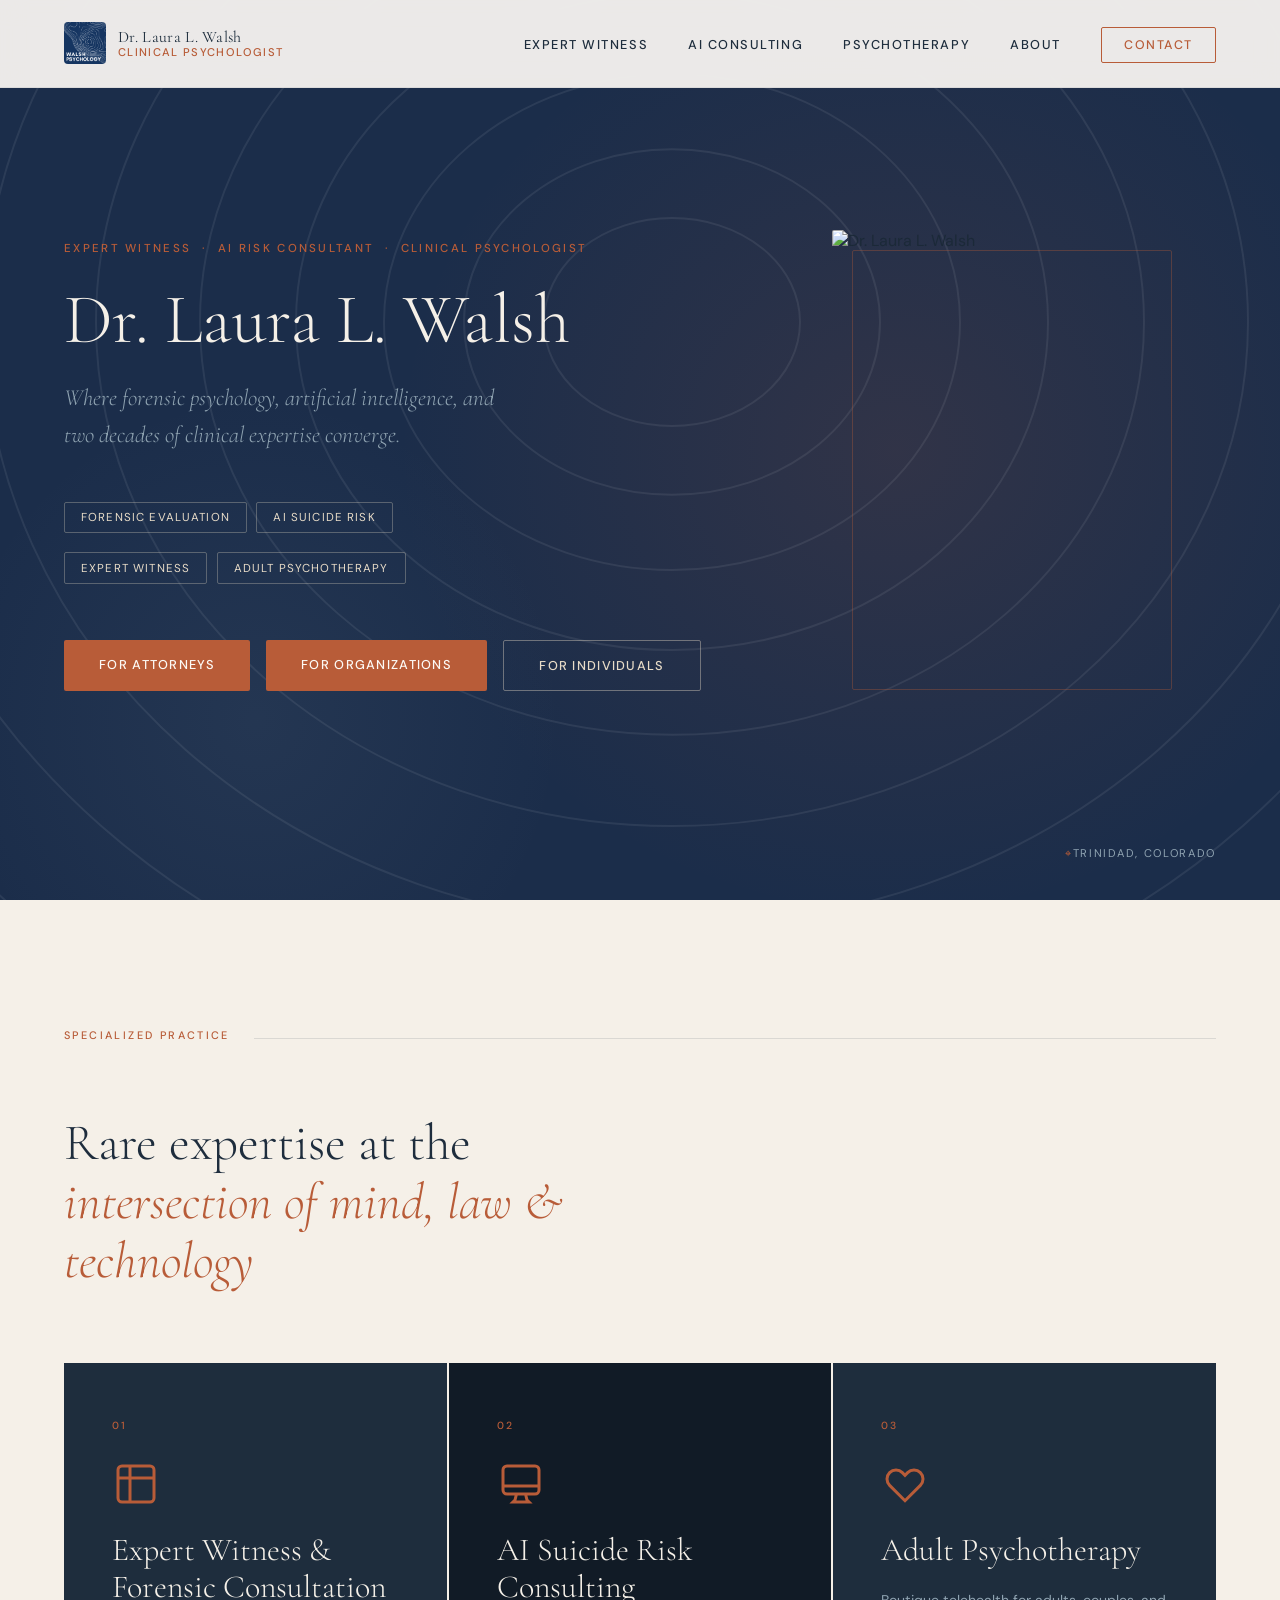
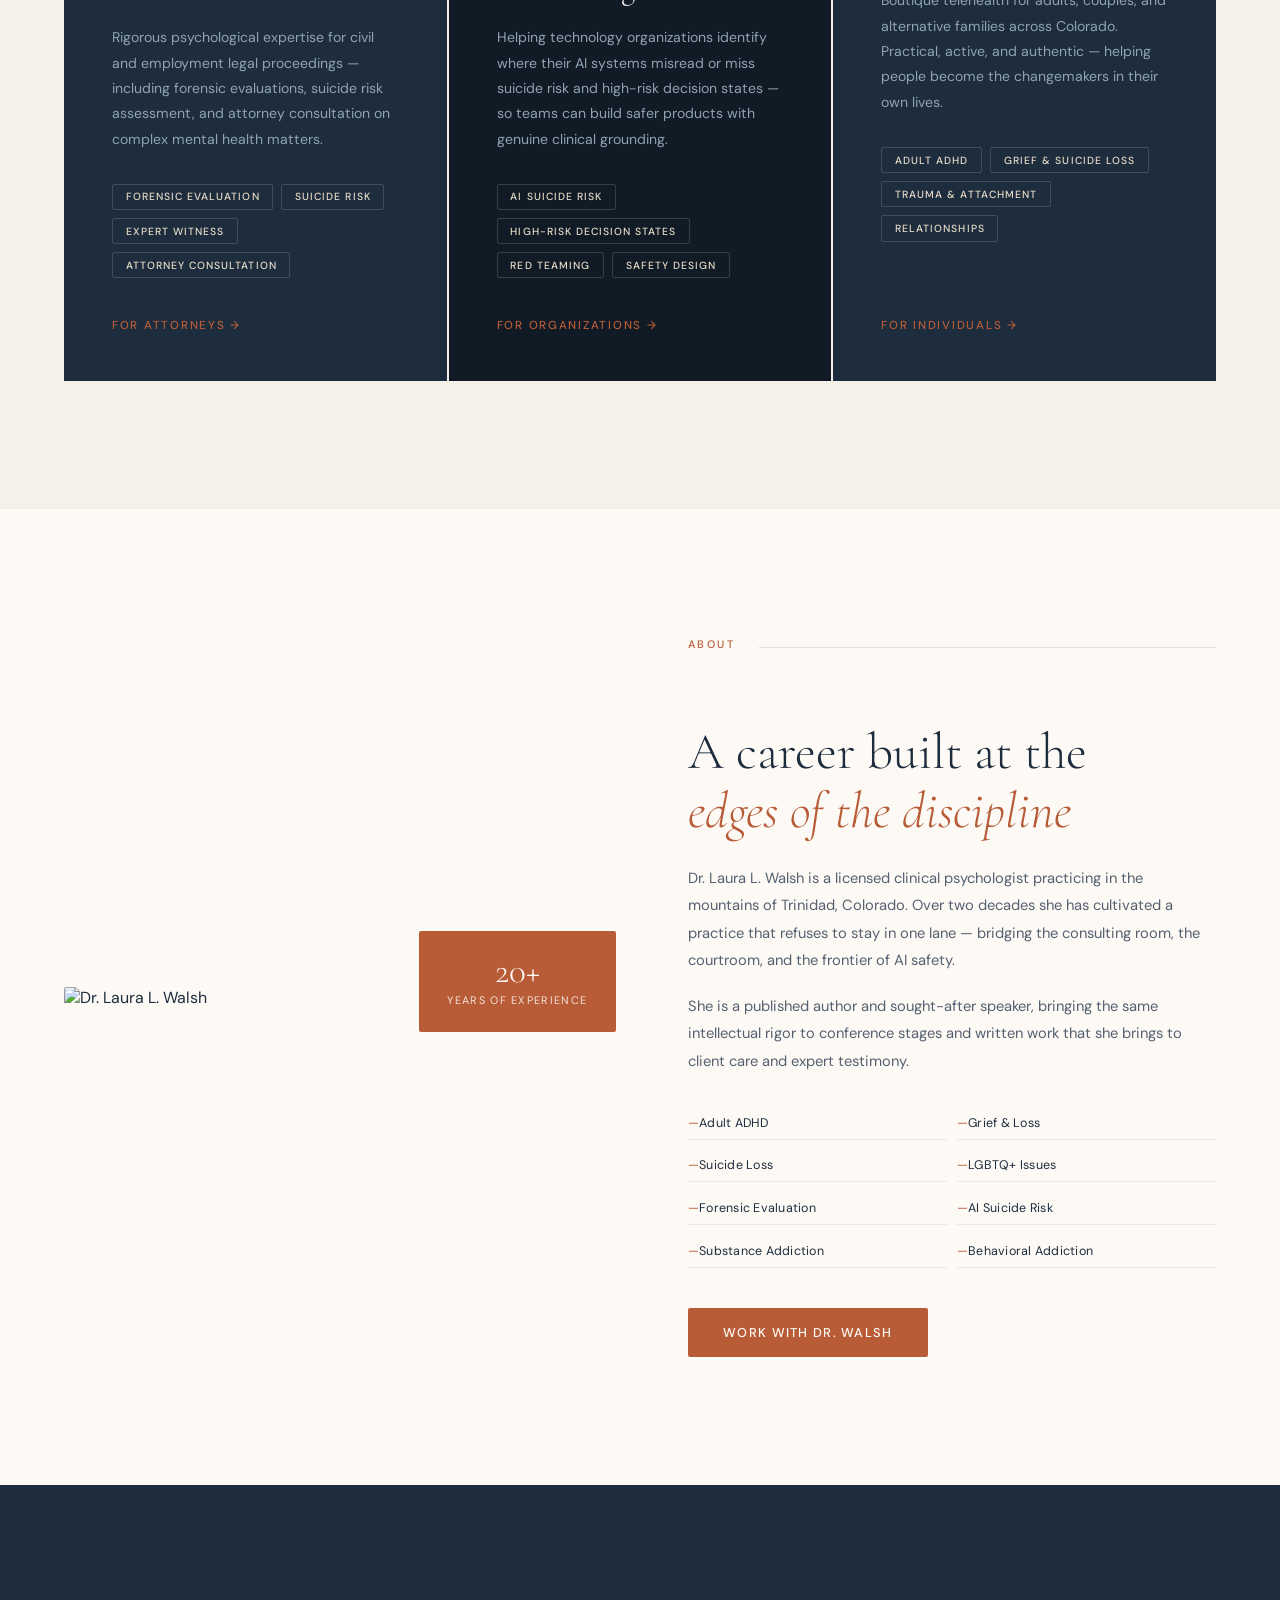
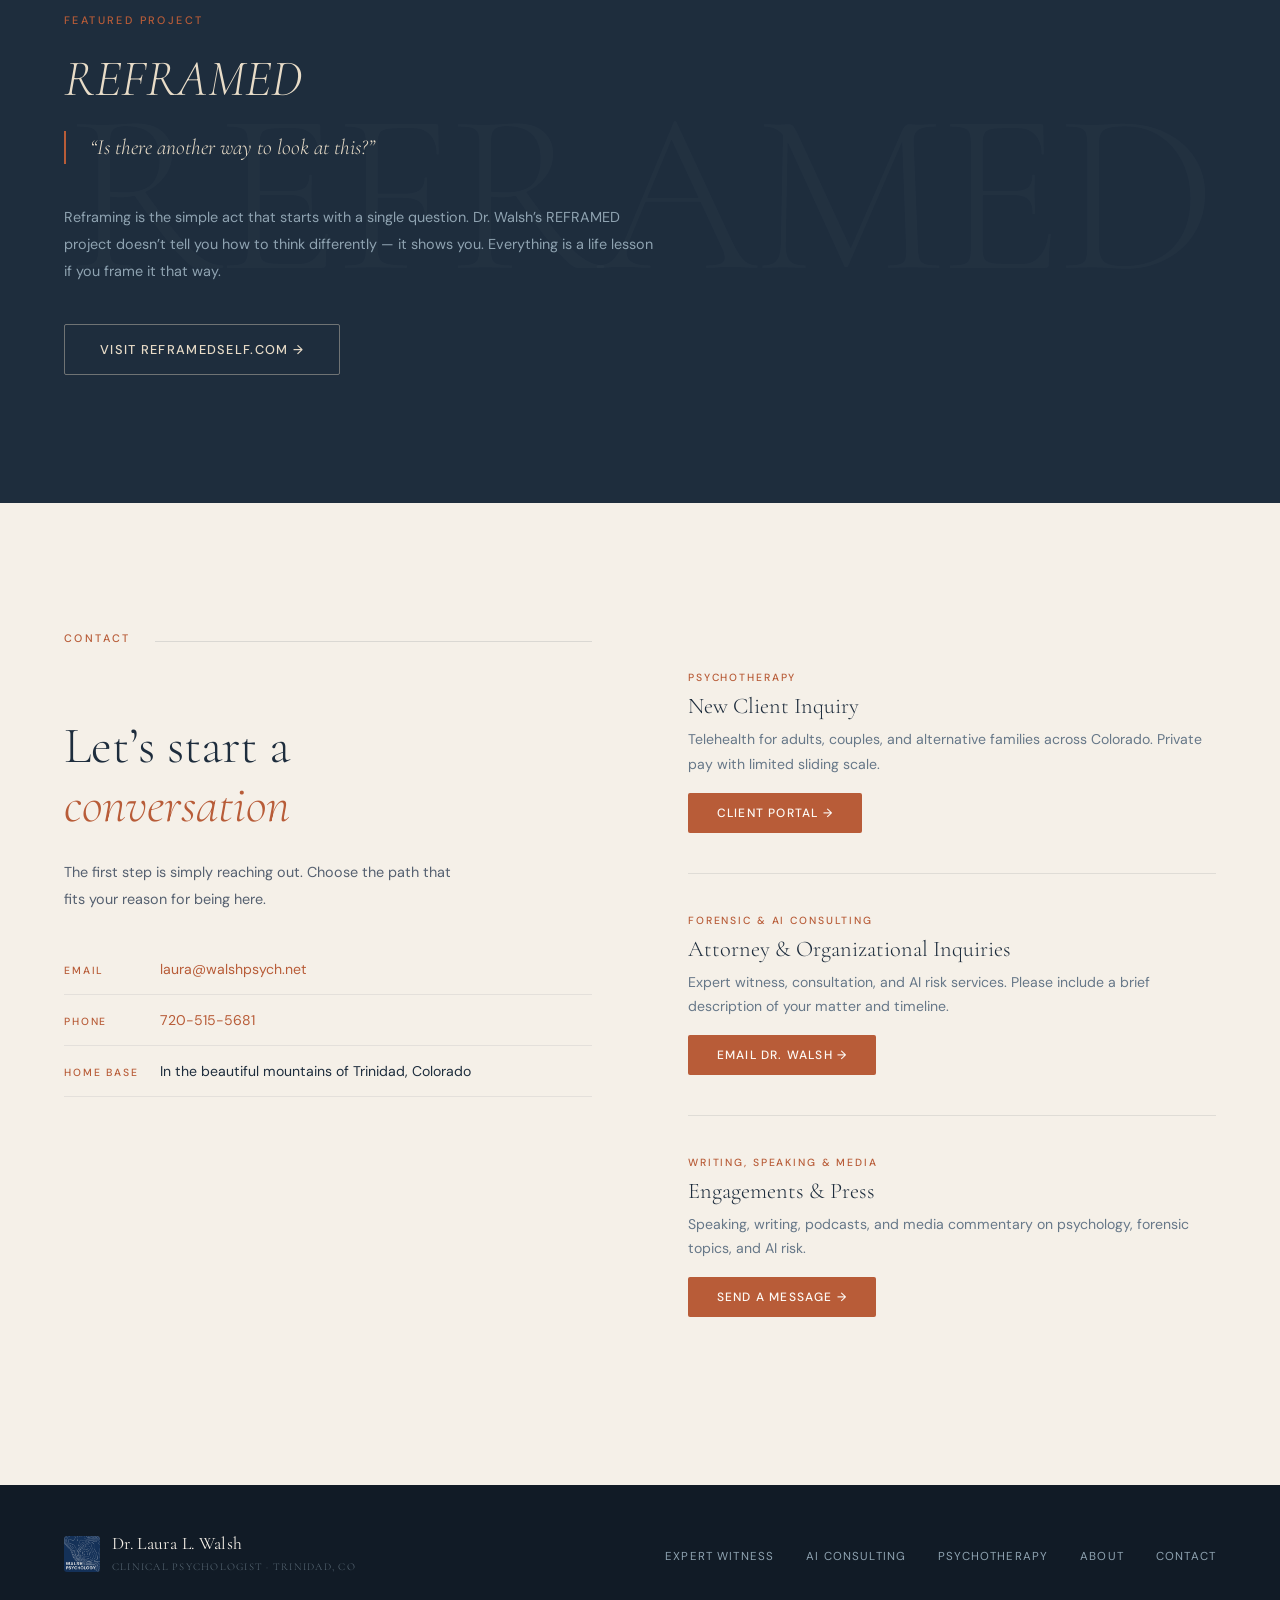
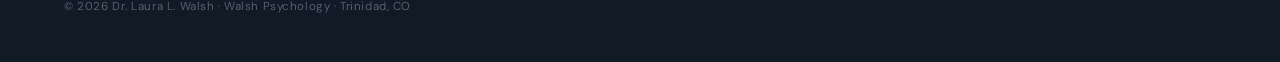
==== index.html @ 24b0fb9a "Update email addresses in index.html" ====
<!DOCTYPE html>
<html lang="en">
<head>
  <meta charset="UTF-8">
  <meta name="viewport" content="width=device-width, initial-scale=1.0">
  <meta name="theme-color" content="#1b2d4a">
  <title>Dr. Laura L. Walsh | Clinical Psychologist &middot; Expert Witness &middot; AI Risk Consultant</title>
  <meta name="description" content="Dr. Laura L. Walsh is a licensed clinical psychologist, expert witness, and AI risk consultant in Trinidad, Colorado. Forensic psychology, adult psychotherapy, and AI suicide risk consulting.">
  <link rel="canonical" href="https://walshpsychology.com/">

  <!-- Open Graph -->
  <meta property="og:type" content="website">
  <meta property="og:url" content="https://walshpsychology.com/">
  <meta property="og:title" content="Dr. Laura L. Walsh | Clinical Psychologist &middot; Expert Witness &middot; AI Risk Consultant">
  <meta property="og:description" content="Licensed clinical psychologist, expert witness, and AI risk consultant. Forensic psychology, adult psychotherapy, and AI suicide risk consulting in Colorado.">
  <meta property="og:image" content="https://walshpsychology.com/laura_square_headshot.webp">

  <!-- Twitter -->
  <meta name="twitter:card" content="summary_large_image">
  <meta name="twitter:site" content="@walshpsychology">
  <meta name="twitter:title" content="Dr. Laura L. Walsh | Clinical Psychologist &middot; Expert Witness &middot; AI Risk Consultant">
  <meta name="twitter:description" content="Licensed clinical psychologist, expert witness, and AI risk consultant based in Trinidad, Colorado.">
  <meta name="twitter:image" content="https://walshpsychology.com/laura_square_headshot.webp">

  <!-- Favicons -->
  <link rel="icon" type="image/svg+xml" href="favicon.svg">
  <link rel="icon" type="image/png" href="walsh_logo_final.png">

  <!-- Fonts -->
  <link rel="preconnect" href="https://fonts.googleapis.com">
  <link rel="preconnect" href="https://fonts.gstatic.com" crossorigin>
  <link href="https://fonts.googleapis.com/css2?family=Cormorant+Garamond:ital,wght@0,300;0,400;0,600;1,300;1,400&family=DM+Sans:wght@300;400;500&display=swap" rel="stylesheet">

  <!-- Preload hero image -->
  <link rel="preload" as="image" href="laura_photo.webp" type="image/webp">

  <!-- Structured Data -->
  <script type="application/ld+json">{
    "@context": "https://schema.org",
    "@type": "Person",
    "name": "Dr. Laura L. Walsh",
    "jobTitle": "Licensed Clinical Psychologist",
    "description": "Licensed clinical psychologist, expert witness, and AI risk consultant in Trinidad, Colorado.",
    "url": "https://walshpsychology.com/",
    "image": "https://walshpsychology.com/laura_square_headshot.webp",
    "telephone": "+17205155681",
    "email": "laura@walshpsych.net",
    "address": {
      "@type": "PostalAddress",
      "addressLocality": "Trinidad",
      "addressRegion": "CO",
      "addressCountry": "US"
    },
    "sameAs": ["https://reframedself.com"]
  }</script>

  <style>
    :root {
      --slate: #1e2d3d;
      --deep: #111b26;
      --terra: #b85c38;
      --sand: #e8dcc8;
      --cream: #f5f0e8;
      --mist: #8fa3b1;
      --white: #fdfaf6;
      --serif: 'Cormorant Garamond', Georgia, serif;
      --sans: 'DM Sans', sans-serif;
    }

    *, *::before, *::after { box-sizing: border-box; margin: 0; padding: 0; }

    .topo-bg {
      position: absolute; inset: 0; pointer-events: none; opacity: 0.07;
      background-image: url("data:image/svg+xml,%3Csvg xmlns='http://www.w3.org/2000/svg' width='800' height='800' viewBox='0 0 800 800'%3E%3Cg fill='none' stroke='%23ffffff' stroke-width='1.2'%3E%3Cellipse cx='420' cy='320' rx='80' ry='65'/%3E%3Cellipse cx='420' cy='320' rx='130' ry='108'/%3E%3Cellipse cx='420' cy='320' rx='180' ry='155'/%3E%3Cellipse cx='420' cy='320' rx='235' ry='205'/%3E%3Cellipse cx='420' cy='320' rx='295' ry='258'/%3E%3Cellipse cx='420' cy='320' rx='360' ry='315'/%3E%3Cellipse cx='420' cy='320' rx='430' ry='378'/%3E%3Cellipse cx='420' cy='320' rx='505' ry='445'/%3E%3Cellipse cx='420' cy='320' rx='585' ry='515'/%3E%3Cellipse cx='420' cy='320' rx='670' ry='590'/%3E%3C/g%3E%3C/svg%3E");
      background-size: cover; background-position: center;
    }

    html { scroll-behavior: smooth; }

    body { font-family: var(--sans); background: var(--white); color: var(--slate); overflow-x: hidden; }

    /* ── NAV ── */
    nav[aria-label="Main navigation"] {
      position: fixed; top: 0; left: 0; right: 0; z-index: 100;
      display: flex; align-items: center; justify-content: space-between;
      padding: 1.4rem 4rem;
      background: rgba(253,250,246,0.92); backdrop-filter: blur(12px);
      border-bottom: 1px solid rgba(30,45,61,0.08);
      transition: padding 0.3s ease;
      flex-wrap: nowrap;
    }
    /* Reset footer nav — prevent it from inheriting fixed positioning */
    footer nav { position: static; all: unset; }
    .nav-logo {
      display: flex; align-items: center; gap: 0.75rem; text-decoration: none;
      flex-shrink: 0; position: relative; z-index: 2;
      min-height: 42px;
    }
    .nav-logo img {
      display: block; height: 42px; width: 42px; min-width: 42px;
      object-fit: cover; border-radius: 4px; flex-shrink: 0;
    }
    .nav-logo-text {
      font-family: var(--serif); font-size: 1rem; font-weight: 400;
      color: var(--slate); letter-spacing: 0.02em; line-height: 1.15;
      white-space: nowrap;
    }
    .nav-logo-text span {
      color: var(--terra); display: block; font-size: 0.7rem;
      letter-spacing: 0.12em; text-transform: uppercase;
      font-family: var(--sans); font-weight: 500;
    }
    .nav-links { display: flex; gap: 2.5rem; list-style: none; margin-left: auto; }
    .nav-links a {
      font-family: var(--sans); font-size: 0.8rem; font-weight: 500;
      letter-spacing: 0.12em; text-transform: uppercase;
      color: var(--slate); text-decoration: none; transition: color 0.2s;
    }
    .nav-links a:hover { color: var(--terra); }
    .nav-cta {
      font-size: 0.78rem !important; padding: 0.55rem 1.4rem;
      border: 1.5px solid var(--terra); border-radius: 2px; color: var(--terra) !important;
    }
    .nav-cta:hover { background: var(--terra); color: var(--white) !important; }

    /* ── HAMBURGER & MOBILE MENU ── */
    .nav-hamburger {
      display: none; flex-direction: column; gap: 5px; cursor: pointer;
      padding: 4px; background: none; border: none; z-index: 200;
    }
    .nav-hamburger span {
      display: block; width: 24px; height: 2px; background: var(--slate);
      transition: all 0.3s ease; border-radius: 2px;
    }
    .nav-hamburger.open span:nth-child(1) { transform: translateY(7px) rotate(45deg); }
    .nav-hamburger.open span:nth-child(2) { opacity: 0; }
    .nav-hamburger.open span:nth-child(3) { transform: translateY(-7px) rotate(-45deg); }

    .mobile-menu {
      display: none; position: fixed; top: 0; left: 0; right: 0; bottom: 0;
      background: rgba(27,45,74,0.98); z-index: 150;
      flex-direction: column; align-items: center; justify-content: center; gap: 2.5rem;
    }
    .mobile-menu.open { display: flex; }
    .mobile-menu a {
      font-family: var(--serif); font-size: 2rem; font-weight: 300;
      color: var(--cream); text-decoration: none; letter-spacing: 0.04em; transition: color 0.2s;
    }
    .mobile-menu a:hover { color: var(--terra); }
    .mobile-menu .mobile-cta {
      font-family: var(--sans); font-size: 0.85rem; font-weight: 500;
      letter-spacing: 0.12em; text-transform: uppercase;
      padding: 0.8rem 2rem; border: 1.5px solid var(--terra); color: var(--terra); border-radius: 2px;
    }

    /* ── HERO ── */
    .hero {
      min-height: 100vh;
      display: grid; grid-template-columns: 1.2fr 0.8fr;
      background: #1b2d4a;
      position: relative;
      overflow: visible;
    }
    .hero::before {
      content: ''; position: absolute; inset: 0;
      background:
        radial-gradient(ellipse 60% 80% at 70% 50%, rgba(184,92,56,0.14) 0%, transparent 65%),
        radial-gradient(ellipse 40% 60% at 20% 80%, rgba(143,163,177,0.08) 0%, transparent 60%);
    }
    .hero-left {
      display: flex; flex-direction: column; justify-content: center;
      padding: 8rem 0.5rem 6rem 4rem;
      position: relative; z-index: 1;
    }
    .hero-eyebrow {
      font-family: var(--sans); font-size: 0.72rem; font-weight: 500;
      letter-spacing: 0.2em; text-transform: uppercase; color: var(--terra);
      margin-bottom: 1.8rem; white-space: nowrap;
      opacity: 0; animation: fadeUp 0.7s 0.2s forwards;
    }
    .hero-name {
      font-family: var(--serif); font-size: clamp(3.2rem, 5.5vw, 6.5rem);
      font-weight: 300; line-height: 1.0; color: var(--cream);
      margin-bottom: 1.5rem; white-space: nowrap;
      opacity: 0; animation: fadeUp 0.8s 0.35s forwards;
    }
    .hero-name em { font-style: italic; color: var(--sand); }
    .hero-tagline {
      font-family: var(--serif); font-size: 1.45rem; font-weight: 300;
      font-style: italic; color: var(--mist); line-height: 1.6;
      max-width: 100%; margin-bottom: 3rem;
      opacity: 0; animation: fadeUp 0.8s 0.5s forwards;
    }
    .hero-pills {
      display: flex; flex-wrap: wrap; gap: 0.6rem;
      margin-bottom: 3.5rem;
      opacity: 0; animation: fadeUp 0.8s 0.65s forwards;
    }
    .pill-break { flex-basis: 100%; height: 0; }
    .pill {
      font-size: 0.72rem; font-weight: 400; letter-spacing: 0.1em; text-transform: uppercase;
      padding: 0.45rem 1rem; border: 1px solid rgba(232,220,200,0.3);
      color: var(--sand); border-radius: 2px;
    }
    .hero-btns {
      display: flex; gap: 1rem; flex-wrap: wrap;
      opacity: 0; animation: fadeUp 0.8s 0.8s forwards;
    }
    .btn-primary {
      font-family: var(--sans); font-size: 0.8rem; font-weight: 500;
      letter-spacing: 0.1em; text-transform: uppercase;
      padding: 1rem 2.2rem; background: var(--terra); color: var(--white);
      text-decoration: none; border-radius: 2px;
      transition: background 0.25s, transform 0.2s; display: inline-block;
    }
    .btn-primary:hover { background: #a04d2f; transform: translateY(-1px); }
    .btn-outline {
      font-family: var(--sans); font-size: 0.8rem; font-weight: 500;
      letter-spacing: 0.1em; text-transform: uppercase;
      padding: 1rem 2.2rem; border: 1.5px solid rgba(232,220,200,0.4);
      color: var(--sand); text-decoration: none; border-radius: 2px;
      transition: border-color 0.25s, color 0.25s; display: inline-block;
    }
    .btn-outline:hover { border-color: var(--sand); color: var(--white); }

    .hero-right {
      position: relative; z-index: 1;
      display: flex; align-items: center; justify-content: center;
      padding: 2rem 4rem 2rem 0;
    }
    .hero-photo-wrap {
      position: relative; width: 100%; max-width: 320px; height: 440px;
      opacity: 0; animation: fadeIn 1s 0.9s forwards;
    }
    .hero-photo-wrap::before {
      content: ''; position: absolute;
      top: 20px; left: 20px; right: -20px; bottom: -20px;
      border: 1px solid rgba(184,92,56,0.35); border-radius: 2px;
    }
    .hero-photo-wrap img {
      width: 100%; height: 100%; object-fit: cover; border-radius: 2px;
      filter: grayscale(15%) contrast(1.05);
    }
    .hero-location {
      position: absolute; bottom: 2.5rem; right: 4rem;
      font-size: 0.7rem; font-weight: 400; letter-spacing: 0.15em;
      text-transform: uppercase; color: var(--mist);
      opacity: 0; animation: fadeIn 0.8s 1.1s forwards;
    }
    .hero-location::before { content: '\2316 '; color: var(--terra); }

    /* ── SERVICES ── */
    .services { padding: 8rem 4rem; background: var(--cream); }
    .section-header {
      display: flex; align-items: baseline; gap: 1.5rem; margin-bottom: 4.5rem;
    }
    .section-label {
      font-size: 0.68rem; font-weight: 500; letter-spacing: 0.22em;
      text-transform: uppercase; color: var(--terra);
    }
    .section-rule { flex: 1; height: 1px; background: rgba(30,45,61,0.12); }
    .section-title {
      font-family: var(--serif); font-size: clamp(2.2rem, 4vw, 3.8rem);
      font-weight: 300; color: var(--slate); margin-bottom: 4.5rem;
      max-width: 600px; line-height: 1.15;
    }
    .section-title em { font-style: italic; color: var(--terra); }
    .services-featured { display: grid; grid-template-columns: repeat(3, 1fr); gap: 2px; }
    .service-card-featured {
      background: var(--slate); color: var(--cream); padding: 3.5rem 3rem 3rem;
      text-decoration: none; display: flex; flex-direction: column;
      position: relative; overflow: hidden; transition: transform 0.3s ease;
    }
    .service-card-featured:hover { transform: translateY(-3px); }
    .service-card-featured--ai { background: var(--deep); }
    .service-card-featured::after {
      content: ''; position: absolute; bottom: 0; left: 0; right: 0; height: 3px;
      background: var(--terra); transform: scaleX(0); transform-origin: left;
      transition: transform 0.3s ease;
    }
    .service-card-featured:hover::after { transform: scaleX(1); }
    .sfeat-label {
      font-size: 0.65rem; font-weight: 500; letter-spacing: 0.2em;
      text-transform: uppercase; color: var(--terra); margin-bottom: 1.8rem;
    }
    .service-card-featured h3 {
      font-family: var(--serif); font-size: 2rem; font-weight: 300;
      color: var(--cream); line-height: 1.15; margin-bottom: 1.2rem;
    }
    .service-card-featured p {
      font-size: 0.88rem; line-height: 1.8; color: var(--mist); margin-bottom: 2rem;
    }
    .sfeat-tags { display: flex; flex-wrap: wrap; gap: 0.5rem; margin-bottom: 2.5rem; }
    .sfeat-tags span {
      font-size: 0.65rem; font-weight: 500; letter-spacing: 0.1em; text-transform: uppercase;
      padding: 0.35rem 0.8rem; border: 1px solid rgba(232,220,200,0.18);
      color: var(--sand); border-radius: 2px;
    }
    .service-link {
      font-size: 0.72rem; font-weight: 500; letter-spacing: 0.15em; text-transform: uppercase;
      color: var(--terra); display: flex; align-items: center; gap: 0.5rem;
    }
    .service-link::after { content: ''; transition: transform 0.2s; }
    .service-card-featured:hover .service-link::after { transform: translateX(4px); }

    /* ── ABOUT ── */
    .about {
      padding: 8rem 4rem; background: var(--white);
      display: grid; grid-template-columns: 1fr 1fr; gap: 6rem; align-items: center;
    }
    .about-img-wrap { position: relative; }
    .about-img-wrap img {
      width: 100%; aspect-ratio: 4/5; object-fit: cover; border-radius: 2px;
    }
    .about-badge {
      position: absolute; bottom: -1.5rem; right: -1.5rem;
      background: var(--terra); color: var(--white);
      padding: 1.4rem 1.8rem; border-radius: 2px; text-align: center;
    }
    .about-badge strong {
      display: block; font-family: var(--serif); font-size: 2.2rem;
      font-weight: 300; line-height: 1;
    }
    .about-badge span { font-size: 0.68rem; letter-spacing: 0.12em; text-transform: uppercase; opacity: 0.85; }
    .about-content .section-title { margin-bottom: 1.5rem; }
    .about-content p { font-size: 0.92rem; line-height: 1.85; color: #556070; margin-bottom: 1.2rem; }
    .about-specialties { display: grid; grid-template-columns: 1fr 1fr; gap: 0.6rem; margin: 2rem 0 2.5rem; }
    .specialty-item {
      font-size: 0.78rem; font-weight: 400; color: var(--slate);
      padding: 0.5rem 0; border-bottom: 1px solid rgba(30,45,61,0.08); letter-spacing: 0.02em;
    }
    .specialty-item::before { content: '\2014 '; color: var(--terra); }

    /* ── REFRAMED ── */
    .reframed {
      padding: 8rem 4rem; background: var(--slate);
      display: block; position: relative; overflow: hidden;
    }
    .reframed::before {
      content: 'REFRAMED'; position: absolute;
      font-family: var(--serif); font-size: 18vw; font-weight: 300;
      color: rgba(255,255,255,0.02); top: 50%; left: 50%;
      transform: translate(-50%,-50%); white-space: nowrap;
      pointer-events: none; letter-spacing: -0.02em;
    }
    .reframed-inner { position: relative; z-index: 1; }
    .reframed-label {
      font-size: 0.68rem; font-weight: 500; letter-spacing: 0.22em;
      text-transform: uppercase; color: var(--terra); margin-bottom: 1.5rem;
    }
    .reframed-title {
      font-family: var(--serif); font-size: clamp(2.5rem, 4vw, 4rem);
      font-weight: 300; color: var(--cream); line-height: 1.1; margin-bottom: 1.5rem;
    }
    .reframed-title em { font-style: italic; color: var(--sand); }
    .reframed-body {
      font-size: 0.9rem; line-height: 1.85; color: var(--mist);
      margin-bottom: 2.5rem; max-width: 600px;
    }
    .reframed-quote { border-left: 2px solid var(--terra); padding-left: 1.5rem; margin-bottom: 2.5rem; }
    .reframed-quote blockquote {
      font-family: var(--serif); font-size: 1.35rem; font-style: italic;
      font-weight: 300; color: var(--sand); line-height: 1.55;
    }
    .btn-light {
      font-family: var(--sans); font-size: 0.8rem; font-weight: 500;
      letter-spacing: 0.1em; text-transform: uppercase;
      padding: 1rem 2.2rem; border: 1.5px solid rgba(232,220,200,0.4);
      color: var(--sand); text-decoration: none; border-radius: 2px;
      display: inline-block; transition: all 0.25s;
    }
    .btn-light:hover { background: var(--terra); border-color: var(--terra); color: var(--white); }

    /* ── CONTACT ── */
    .contact {
      padding: 8rem 4rem; background: var(--cream);
      display: grid; grid-template-columns: 1fr 1fr; gap: 6rem; align-items: start;
    }
    .contact-title {
      font-family: var(--serif); font-size: clamp(2.2rem, 4vw, 3.5rem);
      font-weight: 300; color: var(--slate); margin-bottom: 1.5rem; line-height: 1.15;
    }
    .contact-title em { font-style: italic; color: var(--terra); }
    .contact-body {
      font-size: 0.9rem; line-height: 1.85; color: #556070;
      margin-bottom: 2rem; max-width: 400px;
    }
    .contact-info { margin-bottom: 2.5rem; }
    .contact-item {
      display: flex; align-items: baseline; gap: 1rem;
      padding: 1rem 0; border-bottom: 1px solid rgba(30,45,61,0.08);
      font-size: 0.88rem; color: var(--slate);
    }
    .contact-item-label {
      font-size: 0.65rem; font-weight: 500; letter-spacing: 0.18em;
      text-transform: uppercase; color: var(--terra); min-width: 80px;
    }

    /* ── FOOTER ── */
    footer {
      background: var(--deep); padding: 3rem 4rem;
      display: flex; align-items: center; justify-content: space-between;
      flex-wrap: wrap; gap: 1.5rem;
    }
    .footer-logo {
      font-family: var(--serif); font-size: 1.1rem; font-weight: 300;
      color: var(--mist); letter-spacing: 0.02em;
      display: flex; align-items: center; gap: 0.75rem;
    }
    .footer-logo strong { color: var(--cream); font-weight: 400; }
    .footer-nav { display: flex; gap: 2rem; list-style: none; }
    .footer-nav a {
      font-size: 0.72rem; font-weight: 400; letter-spacing: 0.1em; text-transform: uppercase;
      color: var(--mist); text-decoration: none; transition: color 0.2s;
    }
    .footer-nav a:hover { color: var(--terra); }
    .footer-copy { font-size: 0.72rem; color: rgba(143,163,177,0.5); letter-spacing: 0.05em; }

    /* ── ANIMATIONS ── */
    @keyframes fadeUp { from { opacity: 0; transform: translateY(20px); } to { opacity: 1; transform: translateY(0); } }
    @keyframes fadeIn { from { opacity: 0; } to { opacity: 1; } }

    /* ── RESPONSIVE ── */
    @media (max-width: 900px) {
      nav { padding: 1.2rem 1.5rem; }
      .nav-links { display: none; }
      .nav-hamburger { display: flex; }
      .hero { grid-template-columns: 1fr; min-height: auto; padding-bottom: 0; }
      .hero-right { display: none; }
      .hero-left { padding: 9rem 1.5rem 5rem; }
      .hero-name { white-space: normal; }
      .hero-eyebrow { white-space: normal; }
      .services { padding: 5rem 1.5rem; }
      .services-featured { grid-template-columns: 1fr; gap: 1px; }
      .about { grid-template-columns: 1fr; padding: 5rem 1.5rem; gap: 3rem; }
      .reframed { padding: 5rem 1.5rem; }
      .contact { grid-template-columns: 1fr; padding: 5rem 1.5rem; gap: 3rem; }
      footer {
        padding: 2.5rem 1.5rem;
        flex-direction: column; align-items: flex-start;
      }
      .footer-nav { flex-wrap: wrap; gap: 1rem; }
    }
  </style>
</head>
<body>

<!-- NAV -->
<nav aria-label="Main navigation">
  <a href="index.html" class="nav-logo" aria-label="Walsh Psychology — Home">
    <img src="walsh_logo_final.png" alt="Walsh Psychology" width="42" height="42">
    <div class="nav-logo-text">Dr. Laura L. Walsh<span>Clinical Psychologist</span></div>
  </a>
  <ul class="nav-links">
    <li><a href="forensic.html">Expert Witness</a></li>
    <li><a href="ai.html">AI Consulting</a></li>
    <li><a href="therapy.html">Psychotherapy</a></li>
    <li><a href="about.html">About</a></li>
    <li><a href="contact.html" class="nav-cta">Contact</a></li>
  </ul>
  <button class="nav-hamburger" id="hamburgerBtn" aria-label="Open navigation menu" aria-expanded="false" aria-controls="mobileMenu">
    <span></span><span></span><span></span>
  </button>
</nav>

<div class="mobile-menu" id="mobileMenu" role="dialog" aria-modal="true" aria-label="Navigation menu">
  <a href="forensic.html">Expert Witness</a>
  <a href="ai.html">AI Consulting</a>
  <a href="therapy.html">Psychotherapy</a>
  <a href="about.html">About</a>
  <a href="contact.html" class="mobile-cta">Contact</a>
</div>

<script src="nav.js"></script>

<!-- HERO -->
<section class="hero">
  <div class="topo-bg" aria-hidden="true"></div>
  <div class="hero-left">
    <p class="hero-eyebrow">Expert Witness &nbsp;&middot;&nbsp; AI Risk Consultant &nbsp;&middot;&nbsp; Clinical Psychologist</p>
    <h1 class="hero-name">Dr. Laura L. Walsh</h1>
    <p class="hero-tagline">Where forensic psychology, artificial intelligence, and<br>two decades of clinical expertise converge.</p>
    <div class="hero-pills">
      <span class="pill">Forensic Evaluation</span>
      <span class="pill">AI Suicide Risk</span>
      <span class="pill-break"></span>
      <span class="pill">Expert Witness</span>
      <span class="pill">Adult Psychotherapy</span>
    </div>
    <div class="hero-btns">
      <a href="forensic.html" class="btn-primary">For Attorneys</a>
      <a href="ai.html" class="btn-primary">For Organizations</a>
      <a href="therapy.html" class="btn-outline">For Individuals</a>
    </div>
  </div>
  <div class="hero-right" aria-hidden="true">
    <div class="hero-photo-wrap">
      <img src="laura_photo.webp" alt="Dr. Laura L. Walsh" width="320" height="440" fetchpriority="high"
           style="width:100%;height:100%;object-fit:cover;object-position:center top;border-radius:2px;filter:grayscale(10%) contrast(1.04);">
    </div>
  </div>
  <div class="hero-location">Trinidad, Colorado</div>
</section>

<!-- SERVICES -->
<section class="services" id="services">
  <div class="section-header">
    <span class="section-label">Specialized Practice</span>
    <div class="section-rule" aria-hidden="true"></div>
  </div>
  <h2 class="section-title">Rare expertise at the<br><em>intersection of mind, law &amp; technology</em></h2>
  <div class="services-featured">
    <a href="forensic.html" class="service-card-featured" aria-label="Expert Witness and Forensic Consultation">
      <div class="sfeat-label">01</div>
      <svg viewBox="0 0 24 24" fill="none" stroke="currentColor" stroke-width="1.5" width="48" height="48" style="margin-bottom:1.5rem;color:var(--terra);" aria-hidden="true"><path d="M9 3H5a2 2 0 00-2 2v4m6-6h10a2 2 0 012 2v4M9 3v18m0 0h10a2 2 0 002-2V9M9 21H5a2 2 0 01-2-2V9m0 0h18"/></svg>
      <h3>Expert Witness &amp;<br>Forensic Consultation</h3>
      <p>Rigorous psychological expertise for civil and employment legal proceedings &mdash; including forensic evaluations, suicide risk assessment, and attorney consultation on complex mental health matters.</p>
      <div class="sfeat-tags"><span>Forensic Evaluation</span><span>Suicide Risk</span><span>Expert Witness</span><span>Attorney Consultation</span></div>
      <span class="service-link" style="margin-top:auto;">For Attorneys &rarr;</span>
    </a>
    <a href="ai.html" class="service-card-featured service-card-featured--ai" aria-label="AI Suicide Risk Consulting">
      <div class="sfeat-label">02</div>
      <svg viewBox="0 0 24 24" fill="none" stroke="currentColor" stroke-width="1.5" width="48" height="48" style="margin-bottom:1.5rem;color:var(--terra);" aria-hidden="true"><path d="M9.75 17L9 20l-1 1h8l-1-1-.75-3M3 13h18M5 17h14a2 2 0 002-2V5a2 2 0 00-2-2H5a2 2 0 00-2 2v10a2 2 0 002 2z"/></svg>
      <h3>AI Suicide Risk Consulting</h3>
      <p>Helping technology organizations identify where their AI systems misread or miss suicide risk and high-risk decision states &mdash; so teams can build safer products with genuine clinical grounding.</p>
      <div class="sfeat-tags"><span>AI Suicide Risk</span><span>High-Risk Decision States</span><span>Red Teaming</span><span>Safety Design</span></div>
      <span class="service-link" style="margin-top:auto;">For Organizations &rarr;</span>
    </a>
    <a href="therapy.html" class="service-card-featured" aria-label="Adult Psychotherapy">
      <div class="sfeat-label">03</div>
      <svg viewBox="0 0 24 24" fill="none" stroke="currentColor" stroke-width="1.5" width="48" height="48" style="margin-bottom:1.5rem;color:var(--terra);" aria-hidden="true"><path d="M4.318 6.318a4.5 4.5 0 000 6.364L12 20.364l7.682-7.682a4.5 4.5 0 00-6.364-6.364L12 7.636l-1.318-1.318a4.5 4.5 0 00-6.364 0z"/></svg>
      <h3>Adult Psychotherapy</h3>
      <p>Boutique telehealth for adults, couples, and alternative families across Colorado. Practical, active, and authentic &mdash; helping people become the changemakers in their own lives.</p>
      <div class="sfeat-tags"><span>Adult ADHD</span><span>Grief &amp; Suicide Loss</span><span>Trauma &amp; Attachment</span><span>Relationships</span></div>
      <span class="service-link" style="margin-top:auto;">For Individuals &rarr;</span>
    </a>
  </div>
</section>

<!-- ABOUT -->
<section class="about" id="about">
  <div class="about-img-wrap">
    <img src="laura_photo2.webp" alt="Dr. Laura L. Walsh" width="480" height="600" loading="lazy"
         style="width:100%;aspect-ratio:4/5;object-fit:cover;object-position:center top;border-radius:2px;">
    <div class="about-badge"><strong>20+</strong><span>Years of Experience</span></div>
  </div>
  <div class="about-content">
    <div class="section-header">
      <span class="section-label">About</span>
      <div class="section-rule" aria-hidden="true"></div>
    </div>
    <h2 class="section-title">A career built at the<br><em>edges of the discipline</em></h2>
    <p>Dr. Laura L. Walsh is a licensed clinical psychologist practicing in the mountains of Trinidad, Colorado. Over two decades she has cultivated a practice that refuses to stay in one lane &mdash; bridging the consulting room, the courtroom, and the frontier of AI safety.</p>
    <p>She is a published author and sought-after speaker, bringing the same intellectual rigor to conference stages and written work that she brings to client care and expert testimony.</p>
    <div class="about-specialties">
      <span class="specialty-item">Adult ADHD</span>
      <span class="specialty-item">Grief &amp; Loss</span>
      <span class="specialty-item">Suicide Loss</span>
      <span class="specialty-item">LGBTQ+ Issues</span>
      <span class="specialty-item">Forensic Evaluation</span>
      <span class="specialty-item">AI Suicide Risk</span>
      <span class="specialty-item">Substance Addiction</span>
      <span class="specialty-item">Behavioral Addiction</span>
    </div>
    <a href="#contact" class="btn-primary">Work With Dr. Walsh</a>
  </div>
</section>

<!-- REFRAMED -->
<section class="reframed" id="reframed">
  <div class="reframed-inner">
    <p class="reframed-label">Featured Project</p>
    <h2 class="reframed-title"><em>REFRAMED</em></h2>
    <div class="reframed-quote">
      <blockquote>&ldquo;Is there another way to look at this?&rdquo;</blockquote>
    </div>
    <p class="reframed-body">Reframing is the simple act that starts with a single question. Dr. Walsh&rsquo;s REFRAMED project doesn&rsquo;t tell you how to think differently &mdash; it shows you. Everything is a life lesson if you frame it that way.</p>
    <a href="https://reframedself.com" target="_blank" rel="noopener noreferrer" class="btn-light">Visit Reframedself.com &rarr;</a>
  </div>
</section>

<!-- CONTACT -->
<section class="contact" id="contact">
  <div>
    <div class="section-header">
      <span class="section-label">Contact</span>
      <div class="section-rule" aria-hidden="true"></div>
    </div>
    <h2 class="contact-title">Let&rsquo;s start a<br><em>conversation</em></h2>
    <p class="contact-body">The first step is simply reaching out. Choose the path that fits your reason for being here.</p>
    <div class="contact-info">
      <div class="contact-item"><span class="contact-item-label">Email</span><span><a href="mailto:laura@walshpsych.net" style="color:var(--terra);text-decoration:none;">laura@walshpsych.net</a></span></div>
      <div class="contact-item"><span class="contact-item-label">Phone</span><span><a href="tel:7205155681" style="color:var(--terra);text-decoration:none;">720-515-5681</a></span></div>
      <div class="contact-item"><span class="contact-item-label">Home Base</span><span>In the beautiful mountains of Trinidad, Colorado</span></div>
    </div>
  </div>
  <div style="display:flex;flex-direction:column;gap:0;">
    <div style="padding:2.5rem 0;border-bottom:1px solid rgba(30,45,61,0.1);">
      <div style="font-size:0.65rem;font-weight:500;letter-spacing:0.18em;text-transform:uppercase;color:var(--terra);margin-bottom:0.5rem;">Psychotherapy</div>
      <h3 style="font-family:var(--serif);font-size:1.4rem;font-weight:300;color:var(--slate);margin-bottom:0.5rem;">New Client Inquiry</h3>
      <p style="font-size:0.88rem;line-height:1.75;color:#667788;margin-bottom:1rem;">Telehealth for adults, couples, and alternative families across Colorado. Private pay with limited sliding scale.</p>
      <a href="https://linebargerandassociates.clientsecure.me" target="_blank" rel="noopener noreferrer" class="btn-primary" style="font-size:0.75rem;padding:0.75rem 1.8rem;">Client Portal &rarr;</a>
    </div>
    <div style="padding:2.5rem 0;border-bottom:1px solid rgba(30,45,61,0.1);">
      <div style="font-size:0.65rem;font-weight:500;letter-spacing:0.18em;text-transform:uppercase;color:var(--terra);margin-bottom:0.5rem;">Forensic &amp; AI Consulting</div>
      <h3 style="font-family:var(--serif);font-size:1.4rem;font-weight:300;color:var(--slate);margin-bottom:0.5rem;">Attorney &amp; Organizational Inquiries</h3>
      <p style="font-size:0.88rem;line-height:1.75;color:#667788;margin-bottom:1rem;">Expert witness, consultation, and AI risk services. Please include a brief description of your matter and timeline.</p>
      <a href="mailto:laura@walshpsychology.com?subject=Forensic%20%2F%20AI%20Consulting%20Inquiry" class="btn-primary" style="font-size:0.75rem;padding:0.75rem 1.8rem;">Email Dr. Walsh &rarr;</a>
    </div>
    <div style="padding:2.5rem 0;">
      <div style="font-size:0.65rem;font-weight:500;letter-spacing:0.18em;text-transform:uppercase;color:var(--terra);margin-bottom:0.5rem;">Writing, Speaking &amp; Media</div>
      <h3 style="font-family:var(--serif);font-size:1.4rem;font-weight:300;color:var(--slate);margin-bottom:0.5rem;">Engagements &amp; Press</h3>
      <p style="font-size:0.88rem;line-height:1.75;color:#667788;margin-bottom:1rem;">Speaking, writing, podcasts, and media commentary on psychology, forensic topics, and AI risk.</p>
      <a href="mailto:laura@walshpsychology.com?subject=Speaking%20%2F%20Media%20Inquiry" class="btn-primary" style="font-size:0.75rem;padding:0.75rem 1.8rem;">Send a Message &rarr;</a>
    </div>
  </div>
</section>

<!-- FOOTER -->
<footer>
  <div class="footer-logo" style="display:flex;align-items:center;gap:0.75rem;">
    <img src="walsh_logo_final.png" alt="Walsh Psychology" width="36" height="36" loading="lazy"
         style="height:36px;width:36px;object-fit:cover;border-radius:3px;opacity:0.85;">
    <div><strong>Dr. Laura L. Walsh</strong><br><span style="font-size:0.65rem;letter-spacing:0.12em;text-transform:uppercase;color:var(--mist);opacity:0.6;">Clinical Psychologist &middot; Trinidad, CO</span></div>
  </div>
  <nav aria-label="Footer navigation">
    <ul class="footer-nav">
      <li><a href="forensic.html">Expert Witness</a></li>
      <li><a href="ai.html">AI Consulting</a></li>
      <li><a href="therapy.html">Psychotherapy</a></li>
      <li><a href="about.html">About</a></li>
      <li><a href="contact.html">Contact</a></li>
    </ul>
  </nav>
  <p class="footer-copy">&copy; 2026 Dr. Laura L. Walsh &middot; Walsh Psychology &middot; Trinidad, CO</p>
</footer>

</body>
</html>
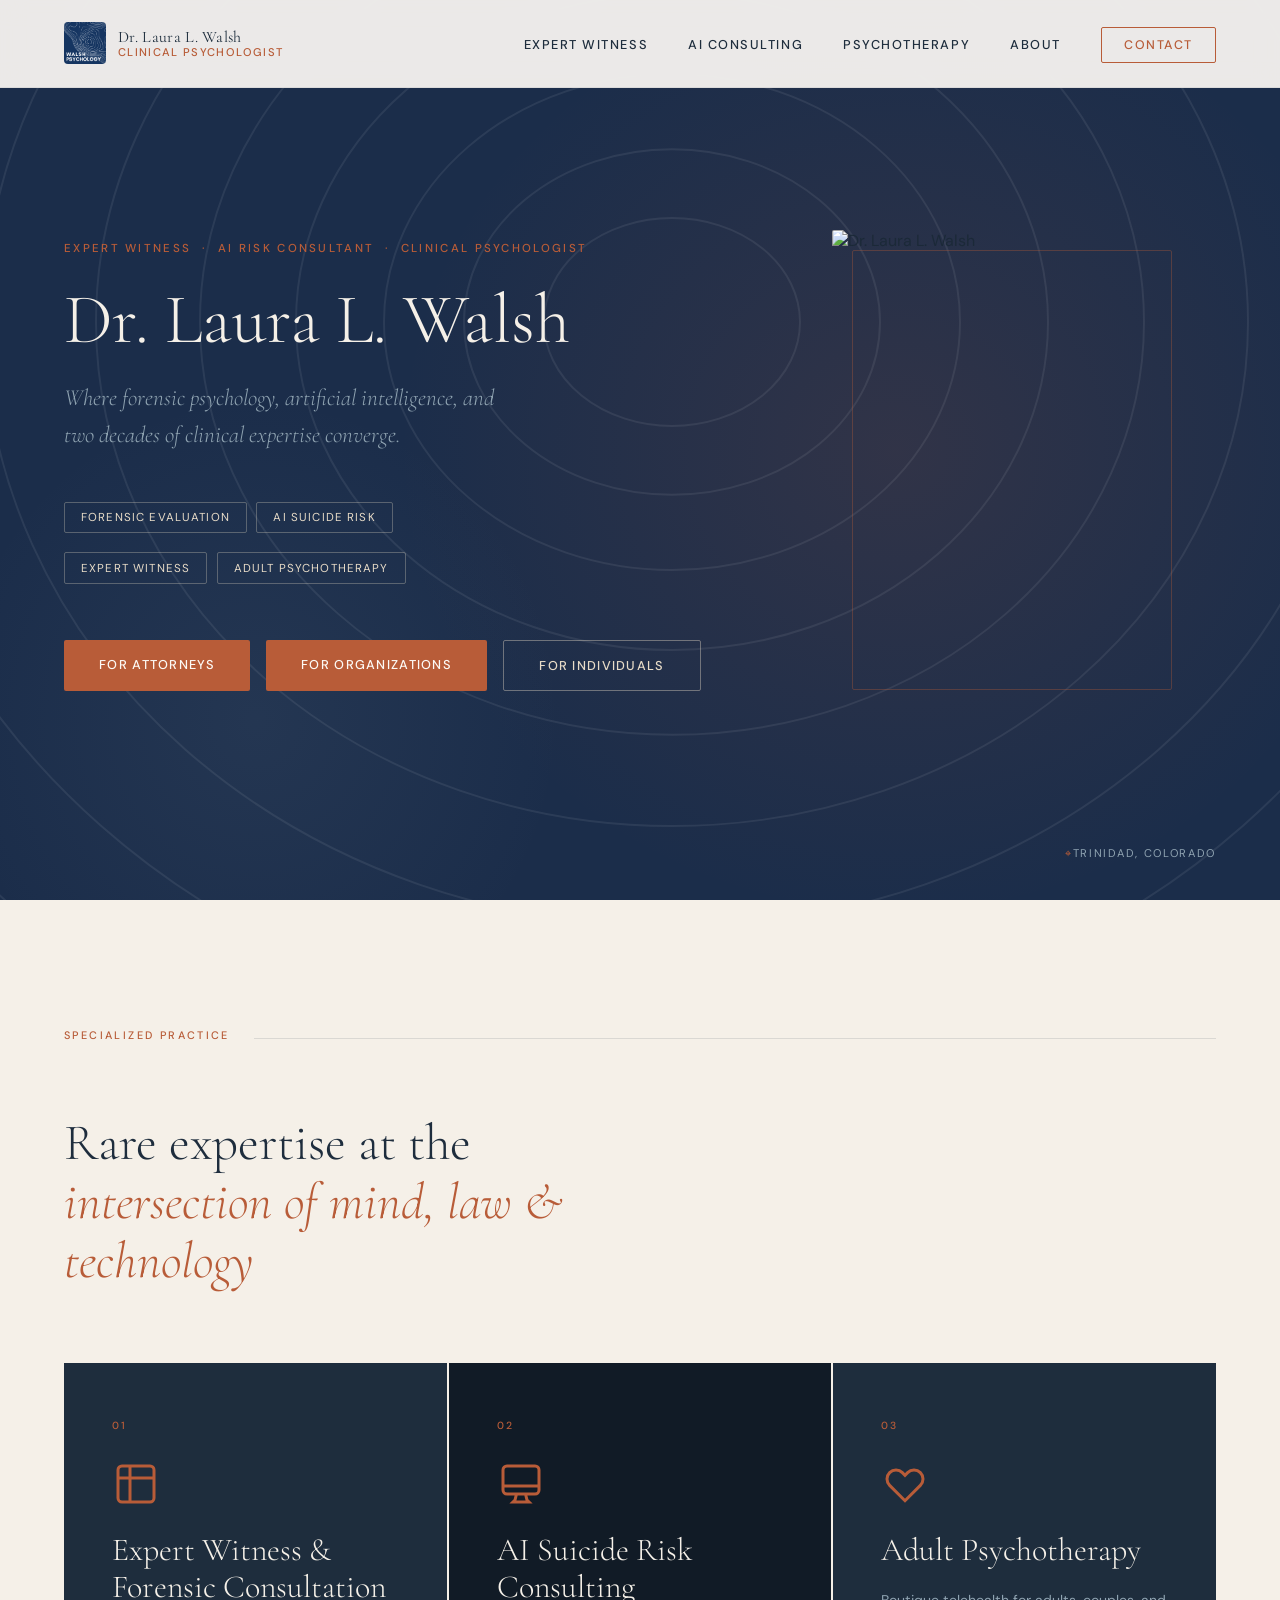
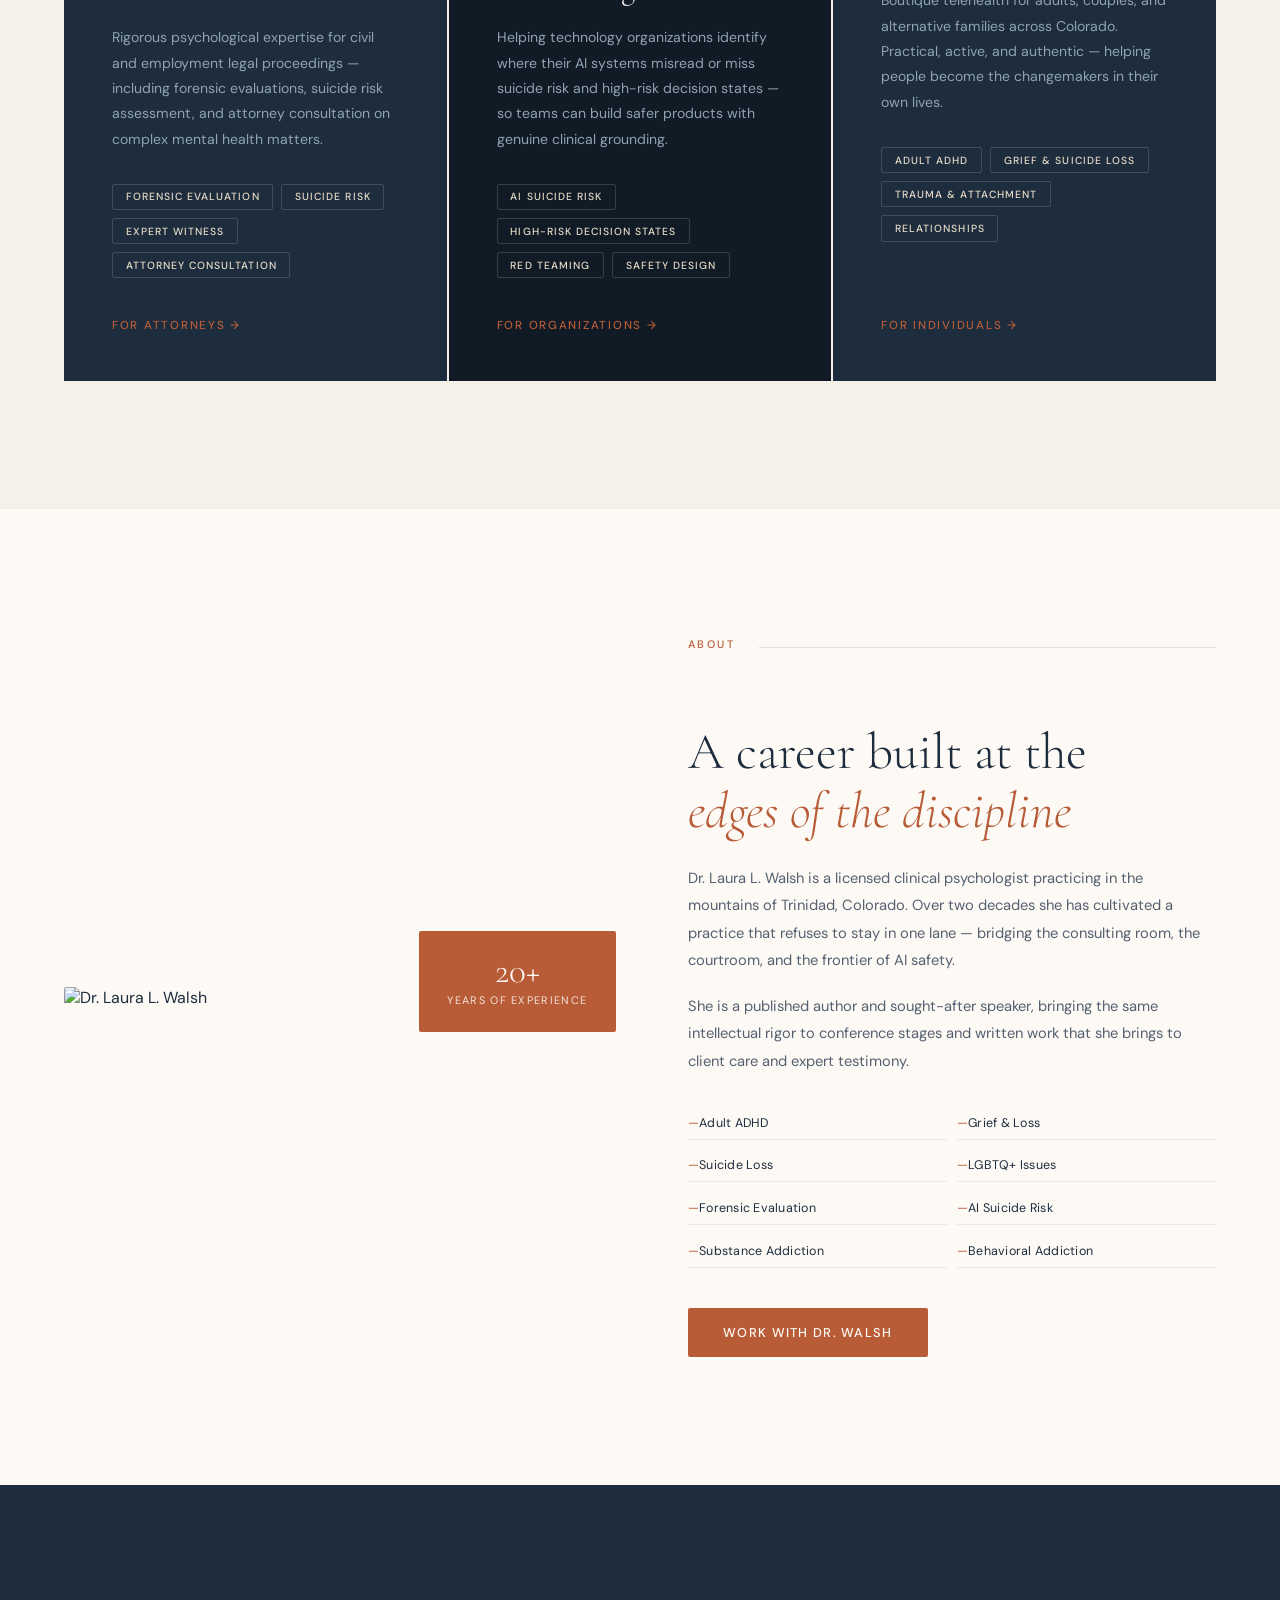
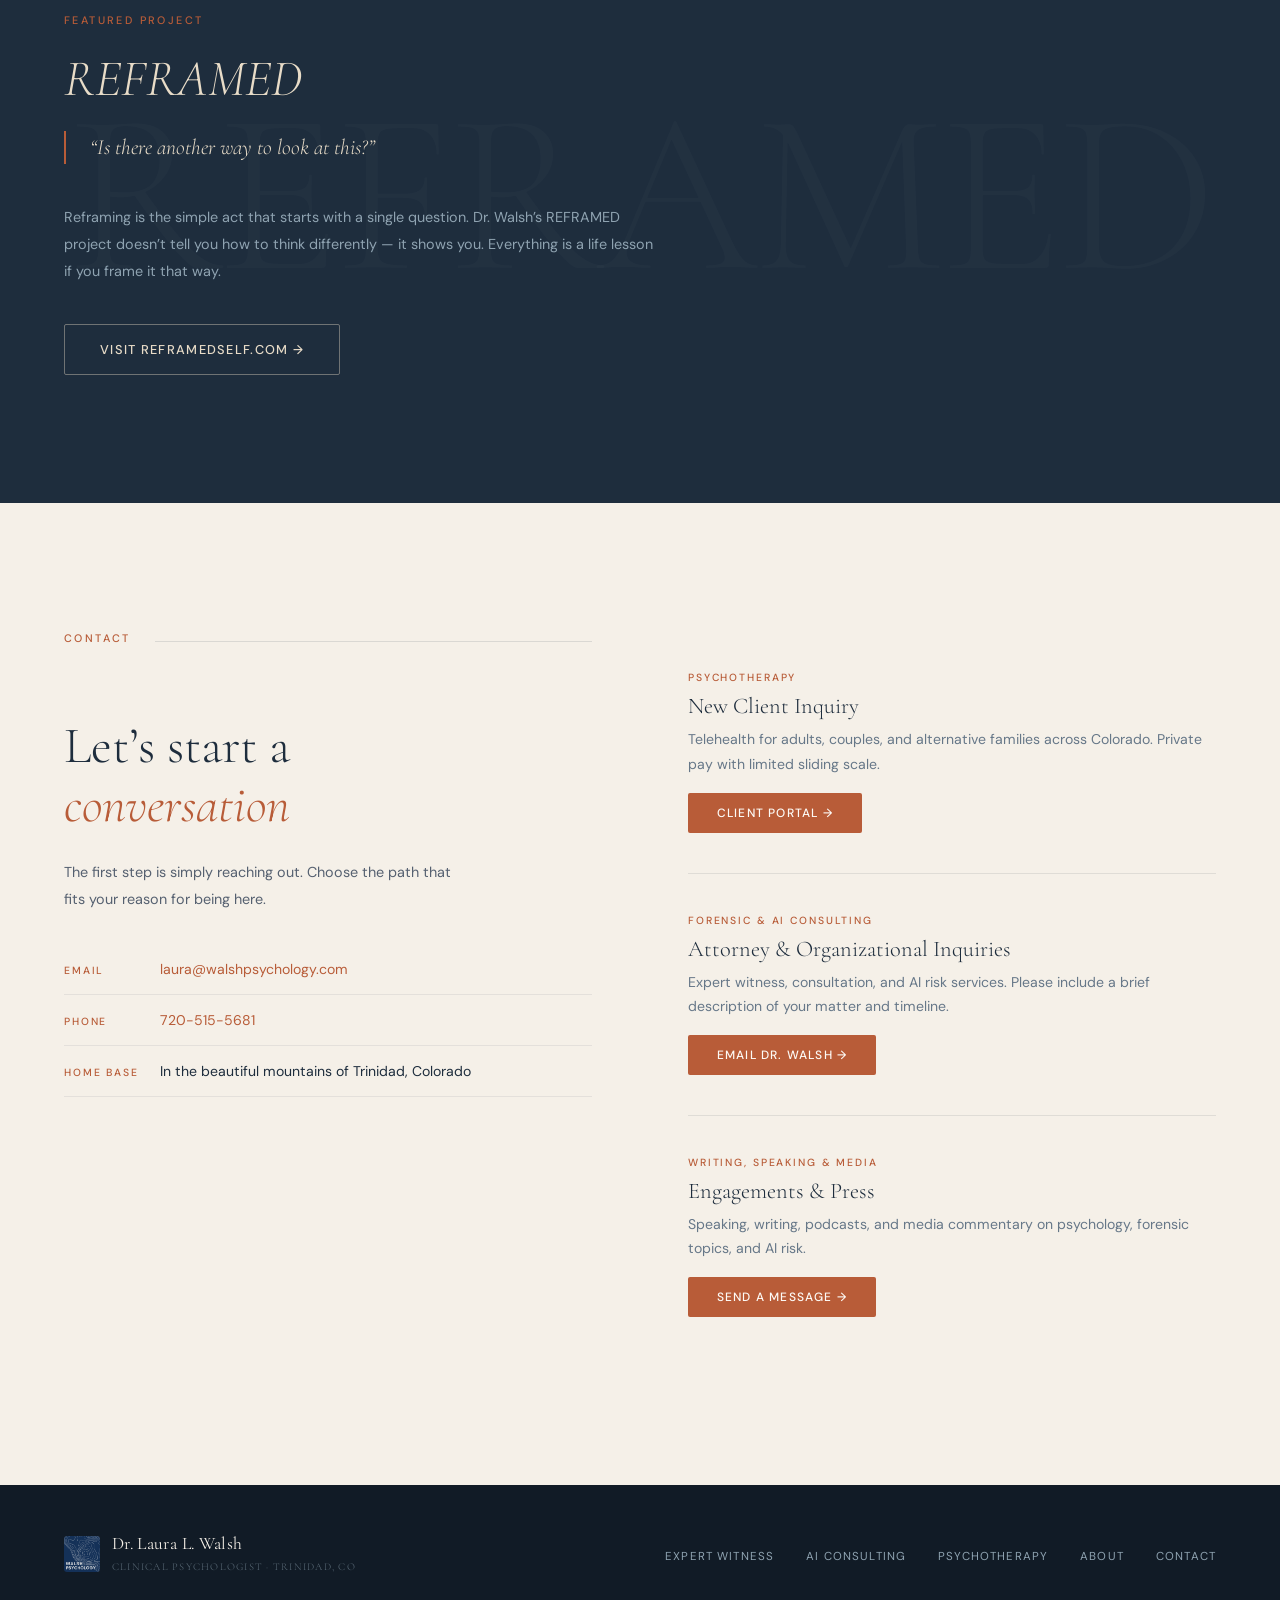
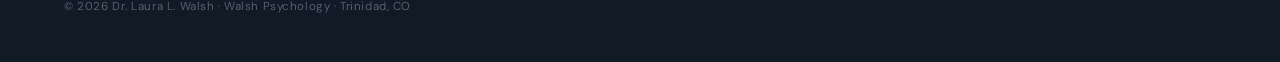
==== commit 7c270bc2: "Fix email address in contact section" ====
--- a/index.html
+++ b/index.html
@@ -589,7 +589,7 @@
     <h2 class="contact-title">Let&rsquo;s start a<br><em>conversation</em></h2>
     <p class="contact-body">The first step is simply reaching out. Choose the path that fits your reason for being here.</p>
     <div class="contact-info">
-      <div class="contact-item"><span class="contact-item-label">Email</span><span><a href="mailto:laura@walshpsych.net" style="color:var(--terra);text-decoration:none;">laura@walshpsych.net</a></span></div>
+      <div class="contact-item"><span class="contact-item-label">Email</span><span><a href="mailto:laura@walshpsychology.com" style="color:var(--terra);text-decoration:none;">laura@walshpsychology.com</a></span></div>
       <div class="contact-item"><span class="contact-item-label">Phone</span><span><a href="tel:7205155681" style="color:var(--terra);text-decoration:none;">720-515-5681</a></span></div>
       <div class="contact-item"><span class="contact-item-label">Home Base</span><span>In the beautiful mountains of Trinidad, Colorado</span></div>
     </div>
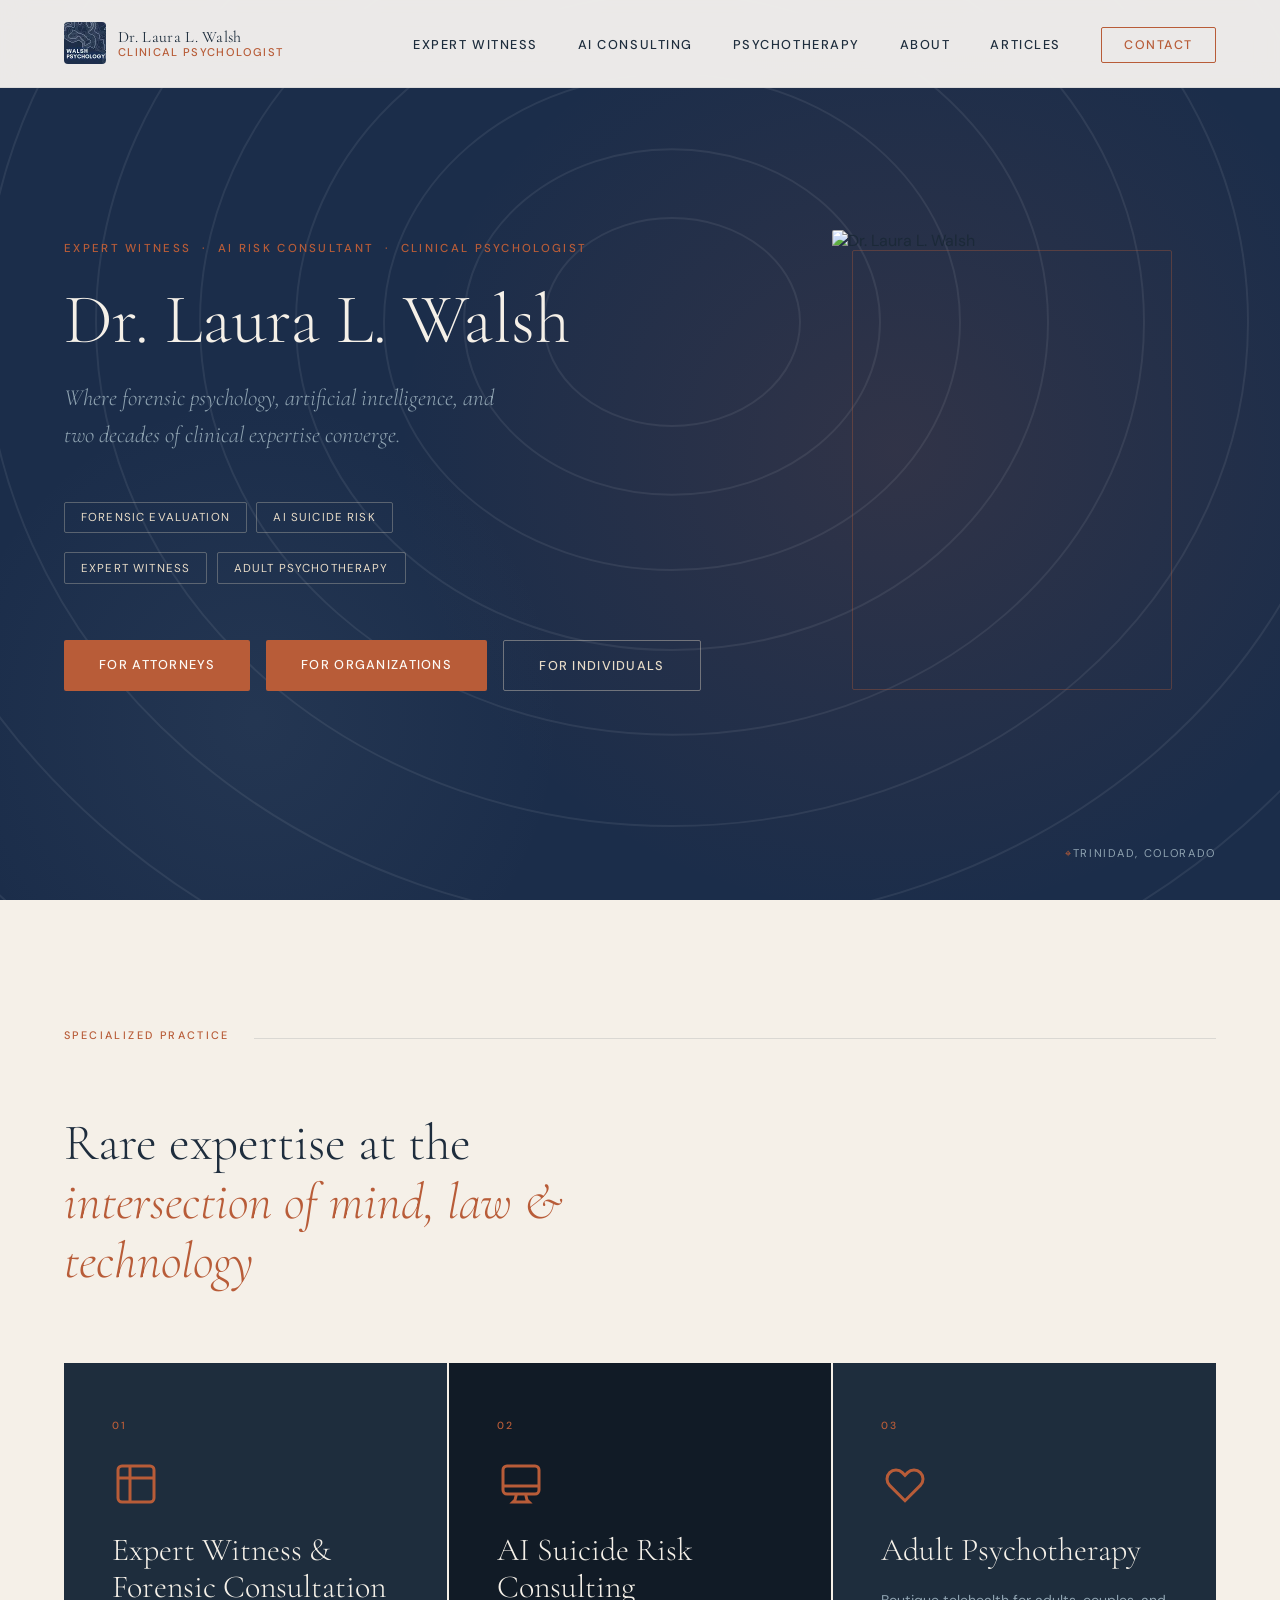
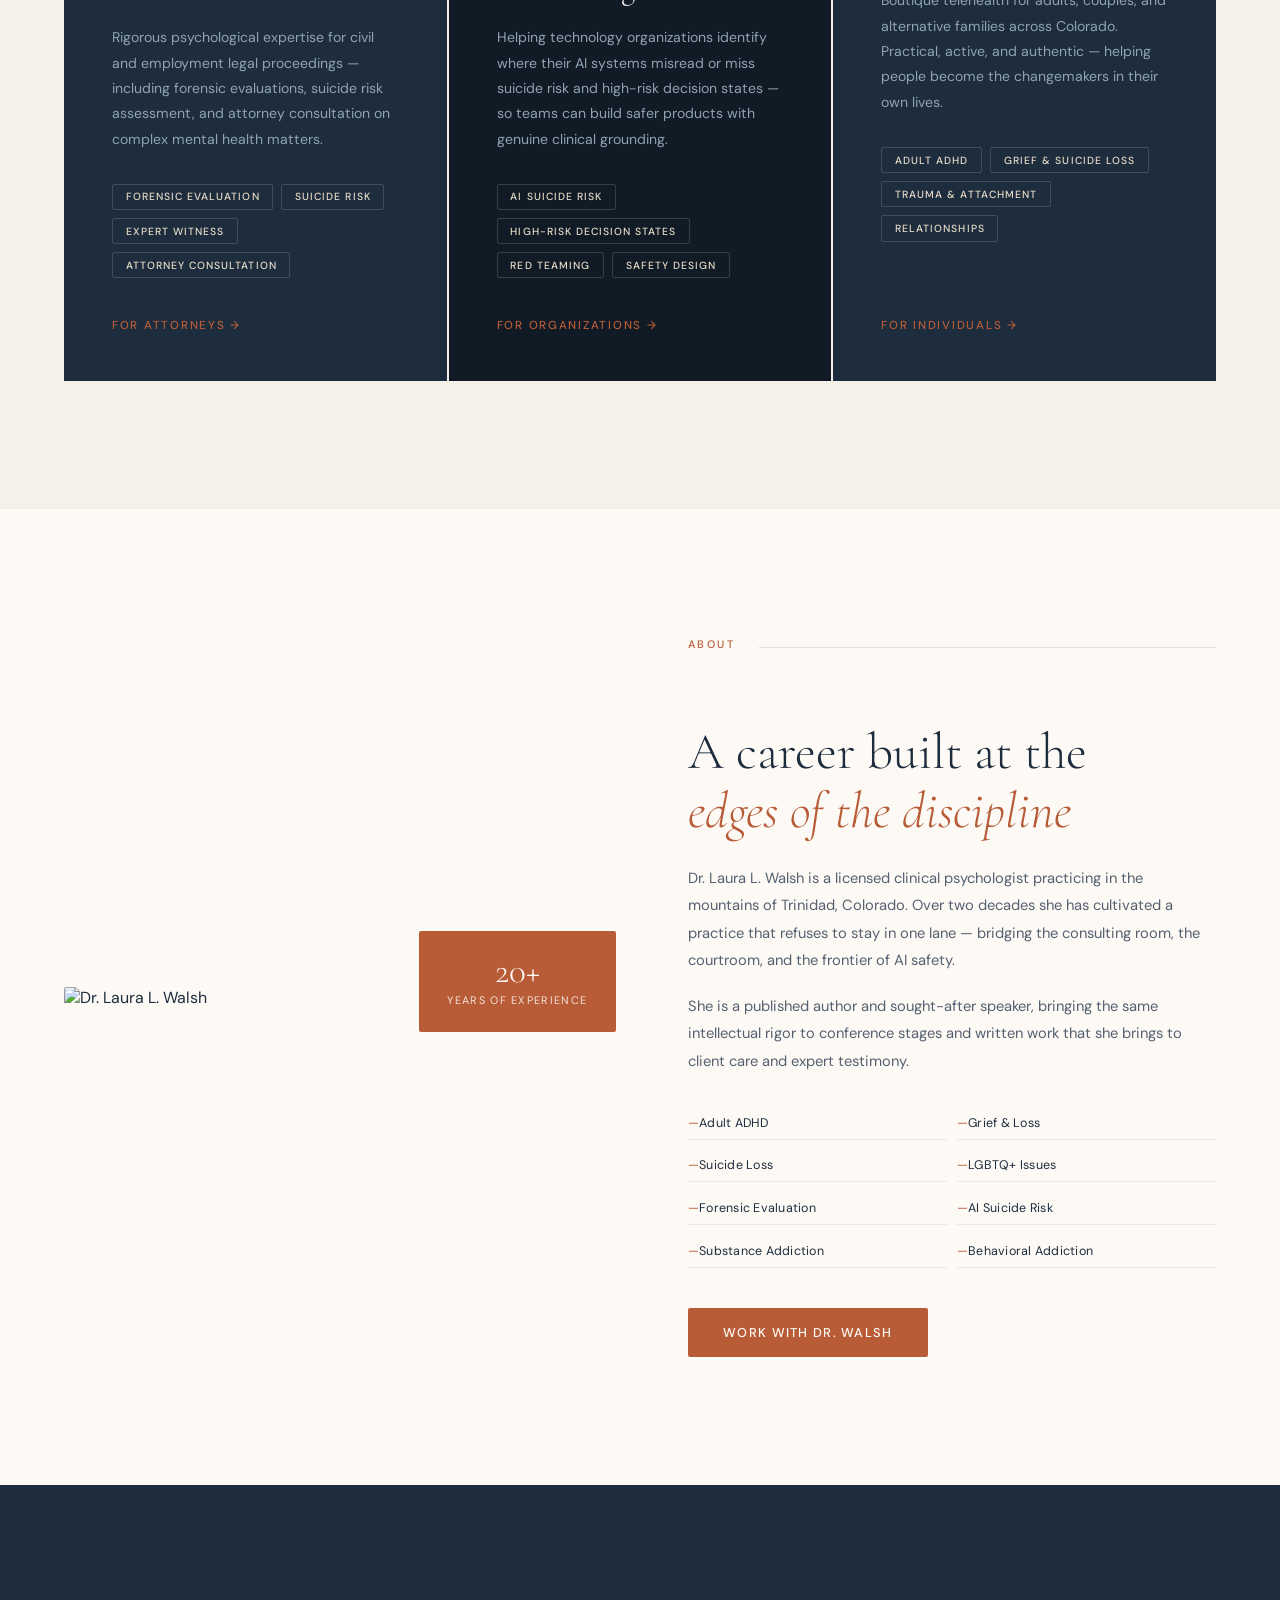
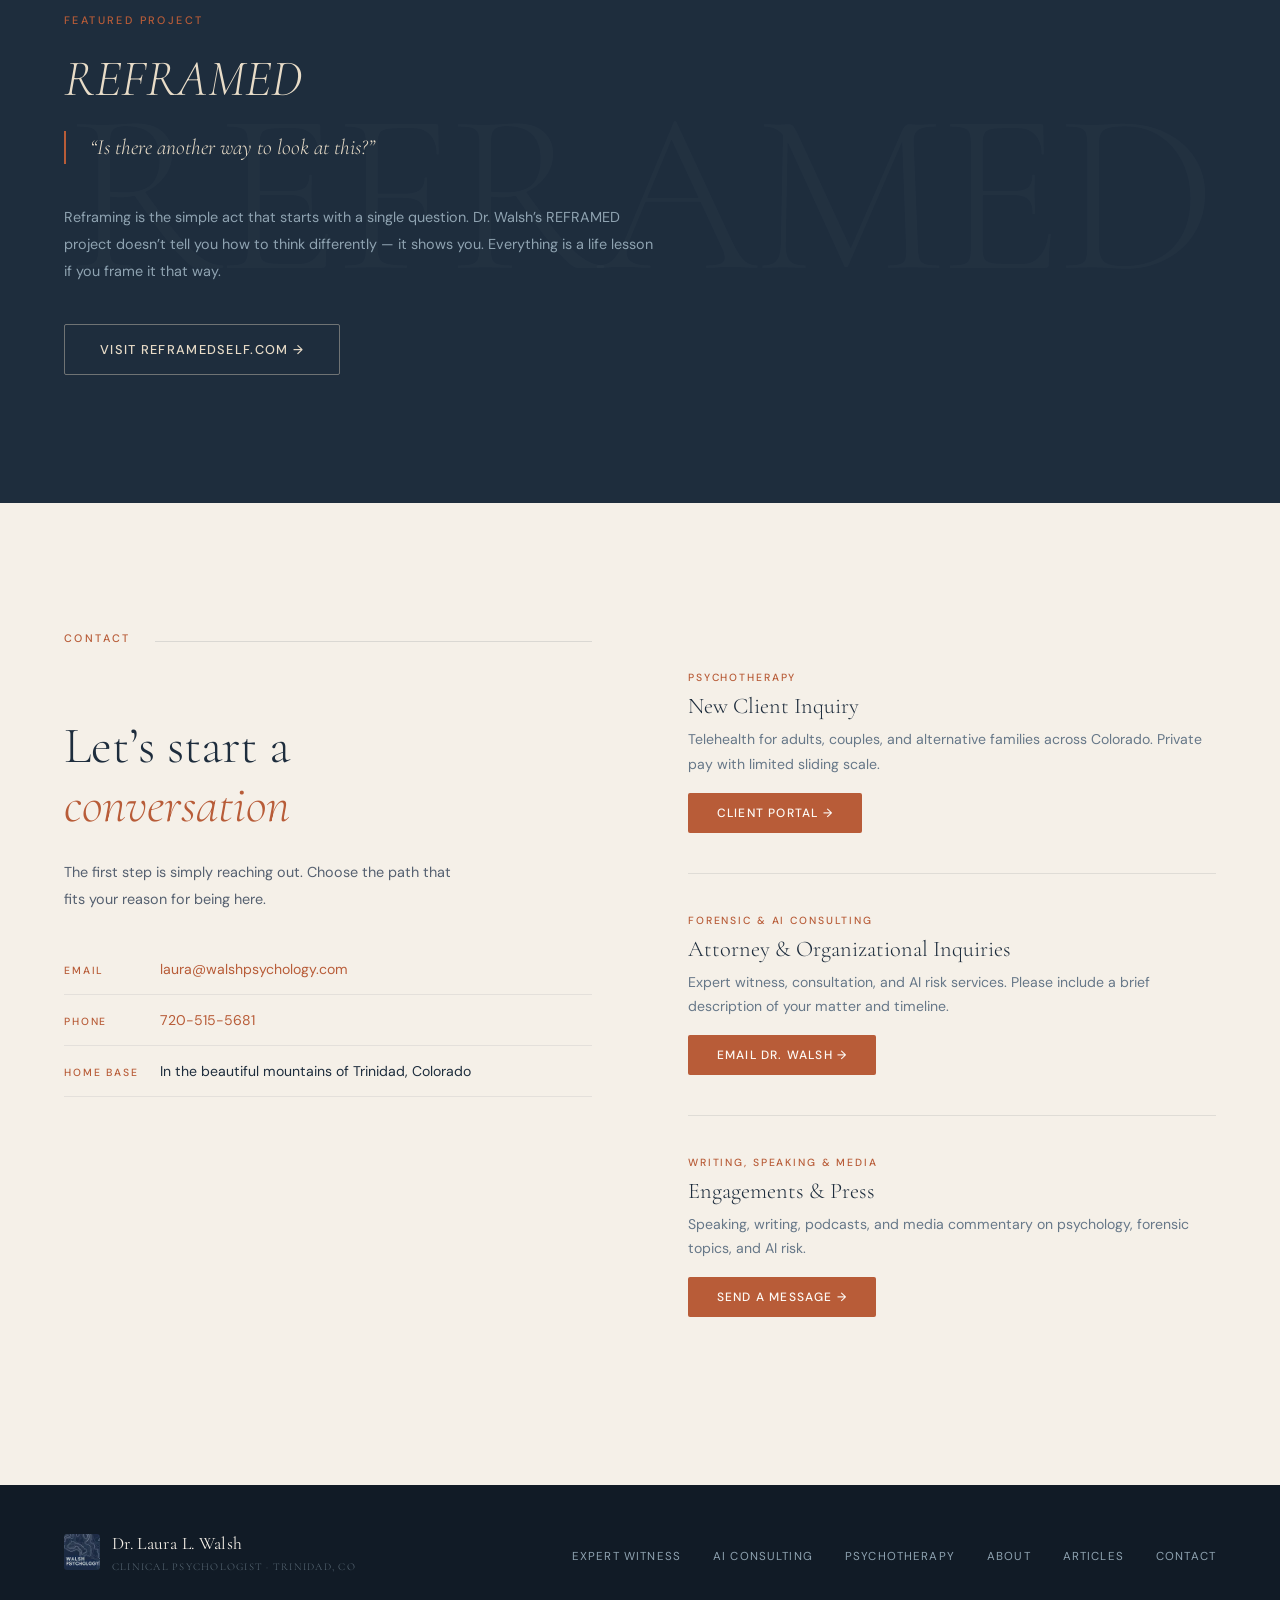
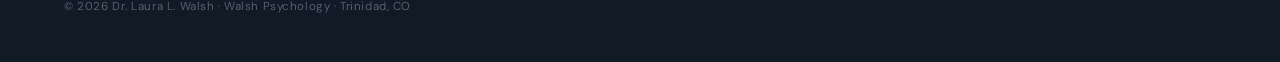
==== commit a4f74144: "SEO: Fix theme-color typo, add robots meta, add Articles to footer nav" ====
--- a/index.html
+++ b/index.html
@@ -1,9 +1,10 @@
-<!DOCTYPE html>
+<!DOCTYPE html>  
 <html lang="en">
 <head>
   <meta charset="UTF-8">
   <meta name="viewport" content="width=device-width, initial-scale=1.0">
   <meta name="theme-color" content="#1b2d4a">
+  <meta name="robots" content="index, follow">
   <title>Dr. Laura L. Walsh | Clinical Psychologist &middot; Expert Witness &middot; AI Risk Consultant</title>
   <meta name="description" content="Dr. Laura L. Walsh is a licensed clinical psychologist, expert witness, and AI risk consultant in Trinidad, Colorado. Forensic psychology, adult psychotherapy, and AI suicide risk consulting.">
   <link rel="canonical" href="https://walshpsychology.com/">
@@ -44,7 +45,7 @@
     "url": "https://walshpsychology.com/",
     "image": "https://walshpsychology.com/laura_square_headshot.webp",
     "telephone": "+17205155681",
-    "email": "laura@walshpsych.net",
+    "email": "laura@walshpsychology.com",
     "address": {
       "@type": "PostalAddress",
       "addressLocality": "Trinidad",
@@ -79,7 +80,7 @@
 
     body { font-family: var(--sans); background: var(--white); color: var(--slate); overflow-x: hidden; }
 
-    /* ── NAV ── */
+    /* ÃÂ¢ÃÂÃÂÃÂ¢ÃÂÃÂ NAV ÃÂ¢ÃÂÃÂÃÂ¢ÃÂÃÂ */
     nav[aria-label="Main navigation"] {
       position: fixed; top: 0; left: 0; right: 0; z-index: 100;
       display: flex; align-items: center; justify-content: space-between;
@@ -89,7 +90,7 @@
       transition: padding 0.3s ease;
       flex-wrap: nowrap;
     }
-    /* Reset footer nav — prevent it from inheriting fixed positioning */
+    /* Reset footer nav ÃÂ¢ÃÂÃÂ prevent it from inheriting fixed positioning */
     footer nav { position: static; all: unset; }
     .nav-logo {
       display: flex; align-items: center; gap: 0.75rem; text-decoration: none;
@@ -123,7 +124,7 @@
     }
     .nav-cta:hover { background: var(--terra); color: var(--white) !important; }
 
-    /* ── HAMBURGER & MOBILE MENU ── */
+    /* ÃÂ¢ÃÂÃÂÃÂ¢ÃÂÃÂ HAMBURGER & MOBILE MENU ÃÂ¢ÃÂÃÂÃÂ¢ÃÂÃÂ */
     .nav-hamburger {
       display: none; flex-direction: column; gap: 5px; cursor: pointer;
       padding: 4px; background: none; border: none; z-index: 200;
@@ -153,7 +154,7 @@
       padding: 0.8rem 2rem; border: 1.5px solid var(--terra); color: var(--terra); border-radius: 2px;
     }
 
-    /* ── HERO ── */
+    /* ÃÂ¢ÃÂÃÂÃÂ¢ÃÂÃÂ HERO ÃÂ¢ÃÂÃÂÃÂ¢ÃÂÃÂ */
     .hero {
       min-height: 100vh;
       display: grid; grid-template-columns: 1.2fr 0.8fr;
@@ -249,7 +250,7 @@
     }
     .hero-location::before { content: '\2316 '; color: var(--terra); }
 
-    /* ── SERVICES ── */
+    /* ÃÂ¢ÃÂÃÂÃÂ¢ÃÂÃÂ SERVICES ÃÂ¢ÃÂÃÂÃÂ¢ÃÂÃÂ */
     .services { padding: 8rem 4rem; background: var(--cream); }
     .section-header {
       display: flex; align-items: baseline; gap: 1.5rem; margin-bottom: 4.5rem;
@@ -303,7 +304,7 @@
     .service-link::after { content: ''; transition: transform 0.2s; }
     .service-card-featured:hover .service-link::after { transform: translateX(4px); }
 
-    /* ── ABOUT ── */
+    /* ÃÂ¢ÃÂÃÂÃÂ¢ÃÂÃÂ ABOUT ÃÂ¢ÃÂÃÂÃÂ¢ÃÂÃÂ */
     .about {
       padding: 8rem 4rem; background: var(--white);
       display: grid; grid-template-columns: 1fr 1fr; gap: 6rem; align-items: center;
@@ -331,7 +332,7 @@
     }
     .specialty-item::before { content: '\2014 '; color: var(--terra); }
 
-    /* ── REFRAMED ── */
+    /* ÃÂ¢ÃÂÃÂÃÂ¢ÃÂÃÂ REFRAMED ÃÂ¢ÃÂÃÂÃÂ¢ÃÂÃÂ */
     .reframed {
       padding: 8rem 4rem; background: var(--slate);
       display: block; position: relative; overflow: hidden;
@@ -371,7 +372,7 @@
     }
     .btn-light:hover { background: var(--terra); border-color: var(--terra); color: var(--white); }
 
-    /* ── CONTACT ── */
+    /* ÃÂ¢ÃÂÃÂÃÂ¢ÃÂÃÂ CONTACT ÃÂ¢ÃÂÃÂÃÂ¢ÃÂÃÂ */
     .contact {
       padding: 8rem 4rem; background: var(--cream);
       display: grid; grid-template-columns: 1fr 1fr; gap: 6rem; align-items: start;
@@ -396,7 +397,7 @@
       text-transform: uppercase; color: var(--terra); min-width: 80px;
     }
 
-    /* ── FOOTER ── */
+    /* ÃÂ¢ÃÂÃÂÃÂ¢ÃÂÃÂ FOOTER ÃÂ¢ÃÂÃÂÃÂ¢ÃÂÃÂ */
     footer {
       background: var(--deep); padding: 3rem 4rem;
       display: flex; align-items: center; justify-content: space-between;
@@ -416,11 +417,11 @@
     .footer-nav a:hover { color: var(--terra); }
     .footer-copy { font-size: 0.72rem; color: rgba(143,163,177,0.5); letter-spacing: 0.05em; }
 
-    /* ── ANIMATIONS ── */
+    /* ÃÂ¢ÃÂÃÂÃÂ¢ÃÂÃÂ ANIMATIONS ÃÂ¢ÃÂÃÂÃÂ¢ÃÂÃÂ */
     @keyframes fadeUp { from { opacity: 0; transform: translateY(20px); } to { opacity: 1; transform: translateY(0); } }
     @keyframes fadeIn { from { opacity: 0; } to { opacity: 1; } }
 
-    /* ── RESPONSIVE ── */
+    /* ÃÂ¢ÃÂÃÂÃÂ¢ÃÂÃÂ RESPONSIVE ÃÂ¢ÃÂÃÂÃÂ¢ÃÂÃÂ */
     @media (max-width: 900px) {
       nav { padding: 1.2rem 1.5rem; }
       .nav-links { display: none; }
@@ -447,8 +448,8 @@
 
 <!-- NAV -->
 <nav aria-label="Main navigation">
-  <a href="index.html" class="nav-logo" aria-label="Walsh Psychology — Home">
-    <img src="walsh_logo_final.png" alt="Walsh Psychology" width="42" height="42">
+  <a href="index.html" class="nav-logo" aria-label="Walsh Psychology ÃÂ¢ÃÂÃÂ Home">
+    <picture><source srcset="walsh_logo_final.webp" type="image/webp"><img src="walsh_logo_final.png" alt="Walsh Psychology" width="42" height="42"></picture>
     <div class="nav-logo-text">Dr. Laura L. Walsh<span>Clinical Psychologist</span></div>
   </a>
   <ul class="nav-links">
@@ -456,6 +457,7 @@
     <li><a href="ai.html">AI Consulting</a></li>
     <li><a href="therapy.html">Psychotherapy</a></li>
     <li><a href="about.html">About</a></li>
+    <li><a href="articles.html">Articles</a></li>
     <li><a href="contact.html" class="nav-cta">Contact</a></li>
   </ul>
   <button class="nav-hamburger" id="hamburgerBtn" aria-label="Open navigation menu" aria-expanded="false" aria-controls="mobileMenu">
@@ -468,6 +470,7 @@
   <a href="ai.html">AI Consulting</a>
   <a href="therapy.html">Psychotherapy</a>
   <a href="about.html">About</a>
+  <a href="articles.html">Articles</a>
   <a href="contact.html" class="mobile-cta">Contact</a>
 </div>
 
@@ -619,8 +622,8 @@
 <!-- FOOTER -->
 <footer>
   <div class="footer-logo" style="display:flex;align-items:center;gap:0.75rem;">
-    <img src="walsh_logo_final.png" alt="Walsh Psychology" width="36" height="36" loading="lazy"
-         style="height:36px;width:36px;object-fit:cover;border-radius:3px;opacity:0.85;">
+    <picture><source srcset="walsh_logo_final.webp" type="image/webp"><img src="walsh_logo_final.png" alt="Walsh Psychology" width="36" height="36" loading="lazy"
+         style="height:36px;width:36px;object-fit:cover;border-radius:3px;opacity:0.85;"></picture>
     <div><strong>Dr. Laura L. Walsh</strong><br><span style="font-size:0.65rem;letter-spacing:0.12em;text-transform:uppercase;color:var(--mist);opacity:0.6;">Clinical Psychologist &middot; Trinidad, CO</span></div>
   </div>
   <nav aria-label="Footer navigation">
@@ -629,6 +632,7 @@
       <li><a href="ai.html">AI Consulting</a></li>
       <li><a href="therapy.html">Psychotherapy</a></li>
       <li><a href="about.html">About</a></li>
+      <li><a href="articles.html">Articles</a></li>
       <li><a href="contact.html">Contact</a></li>
     </ul>
   </nav>
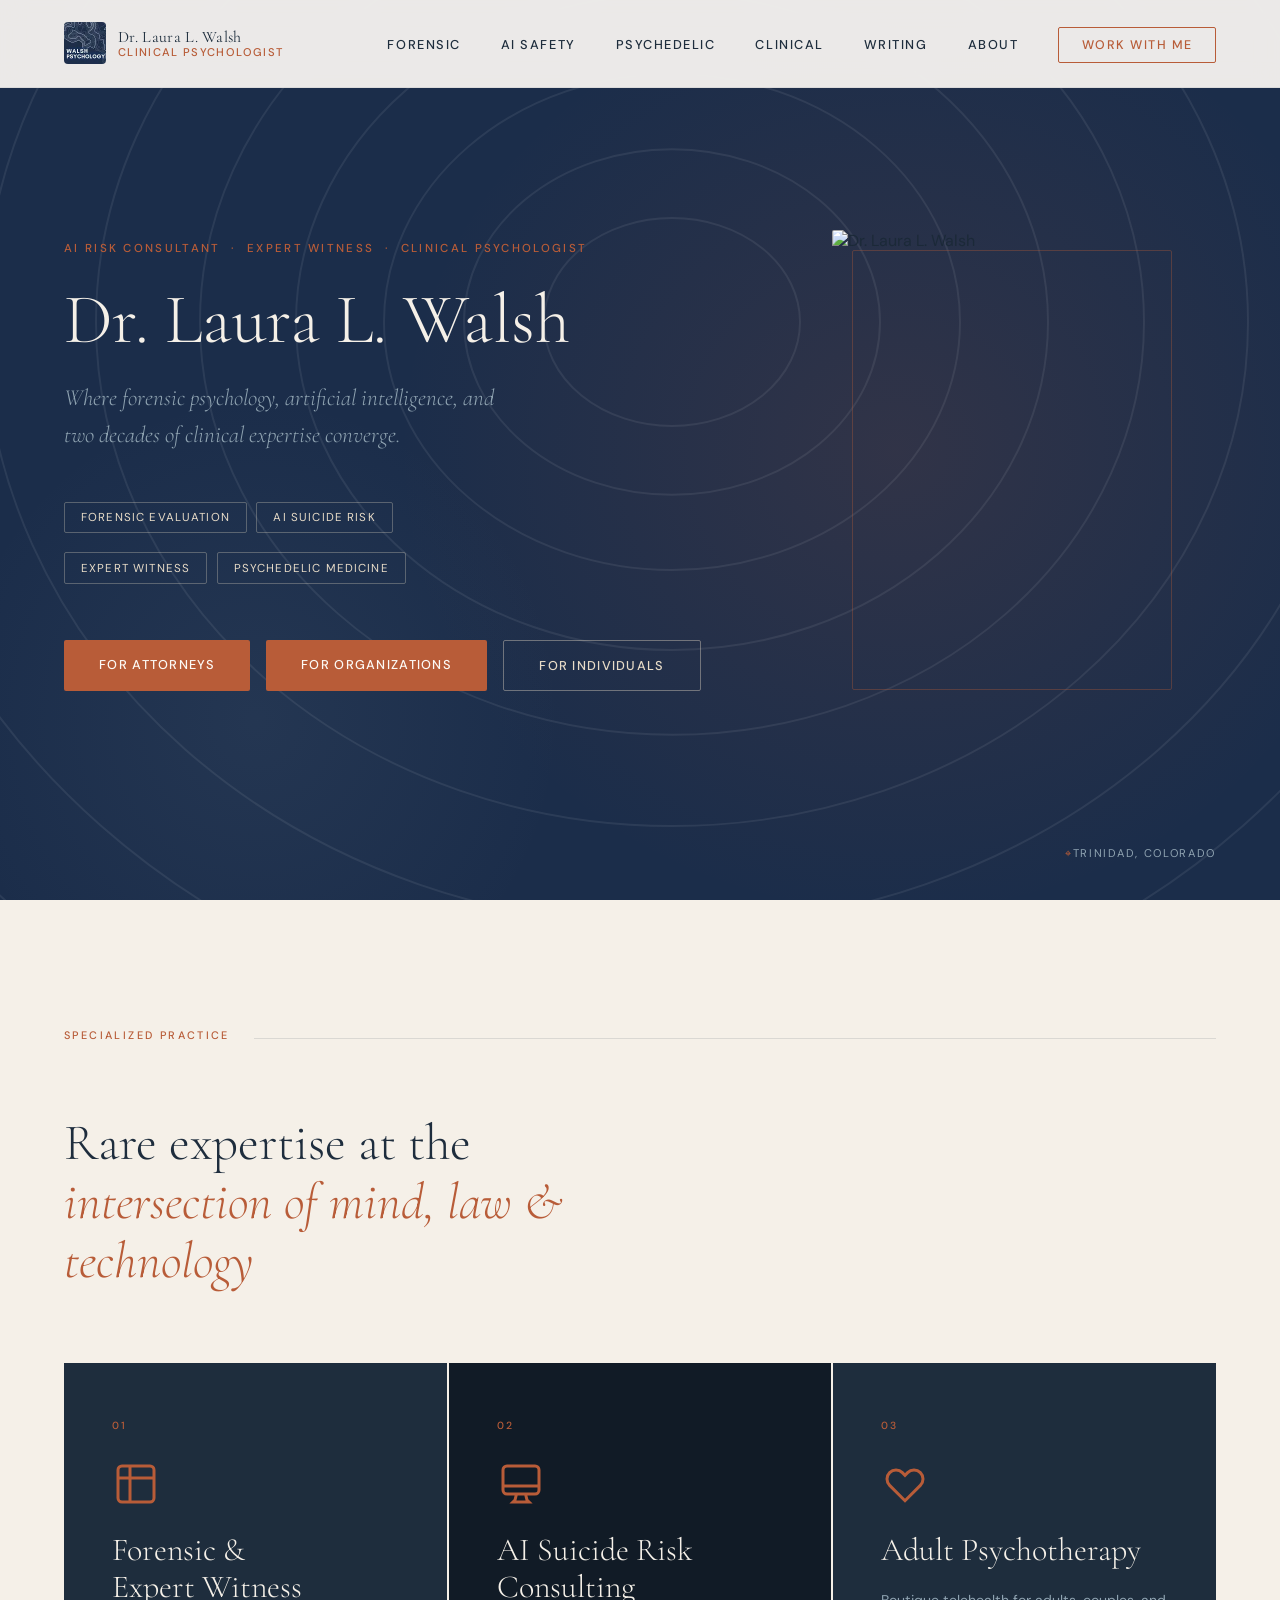
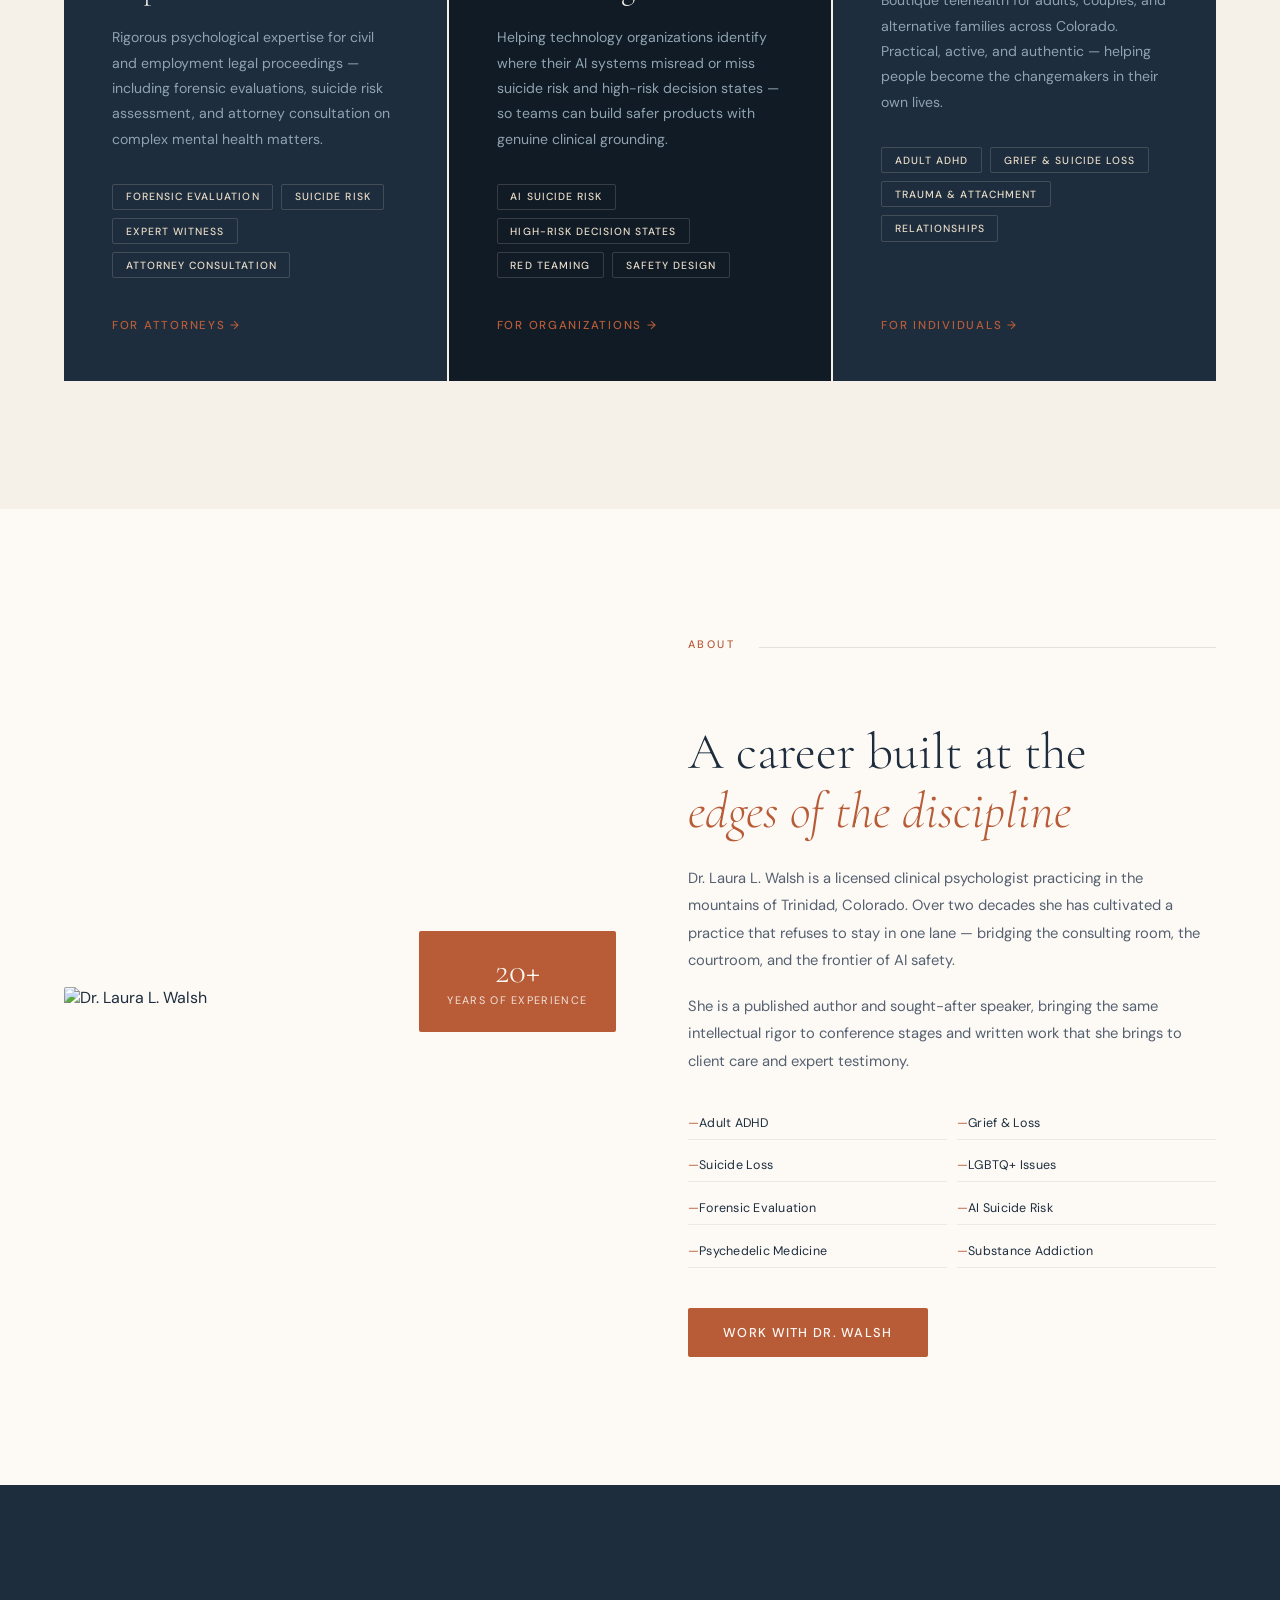
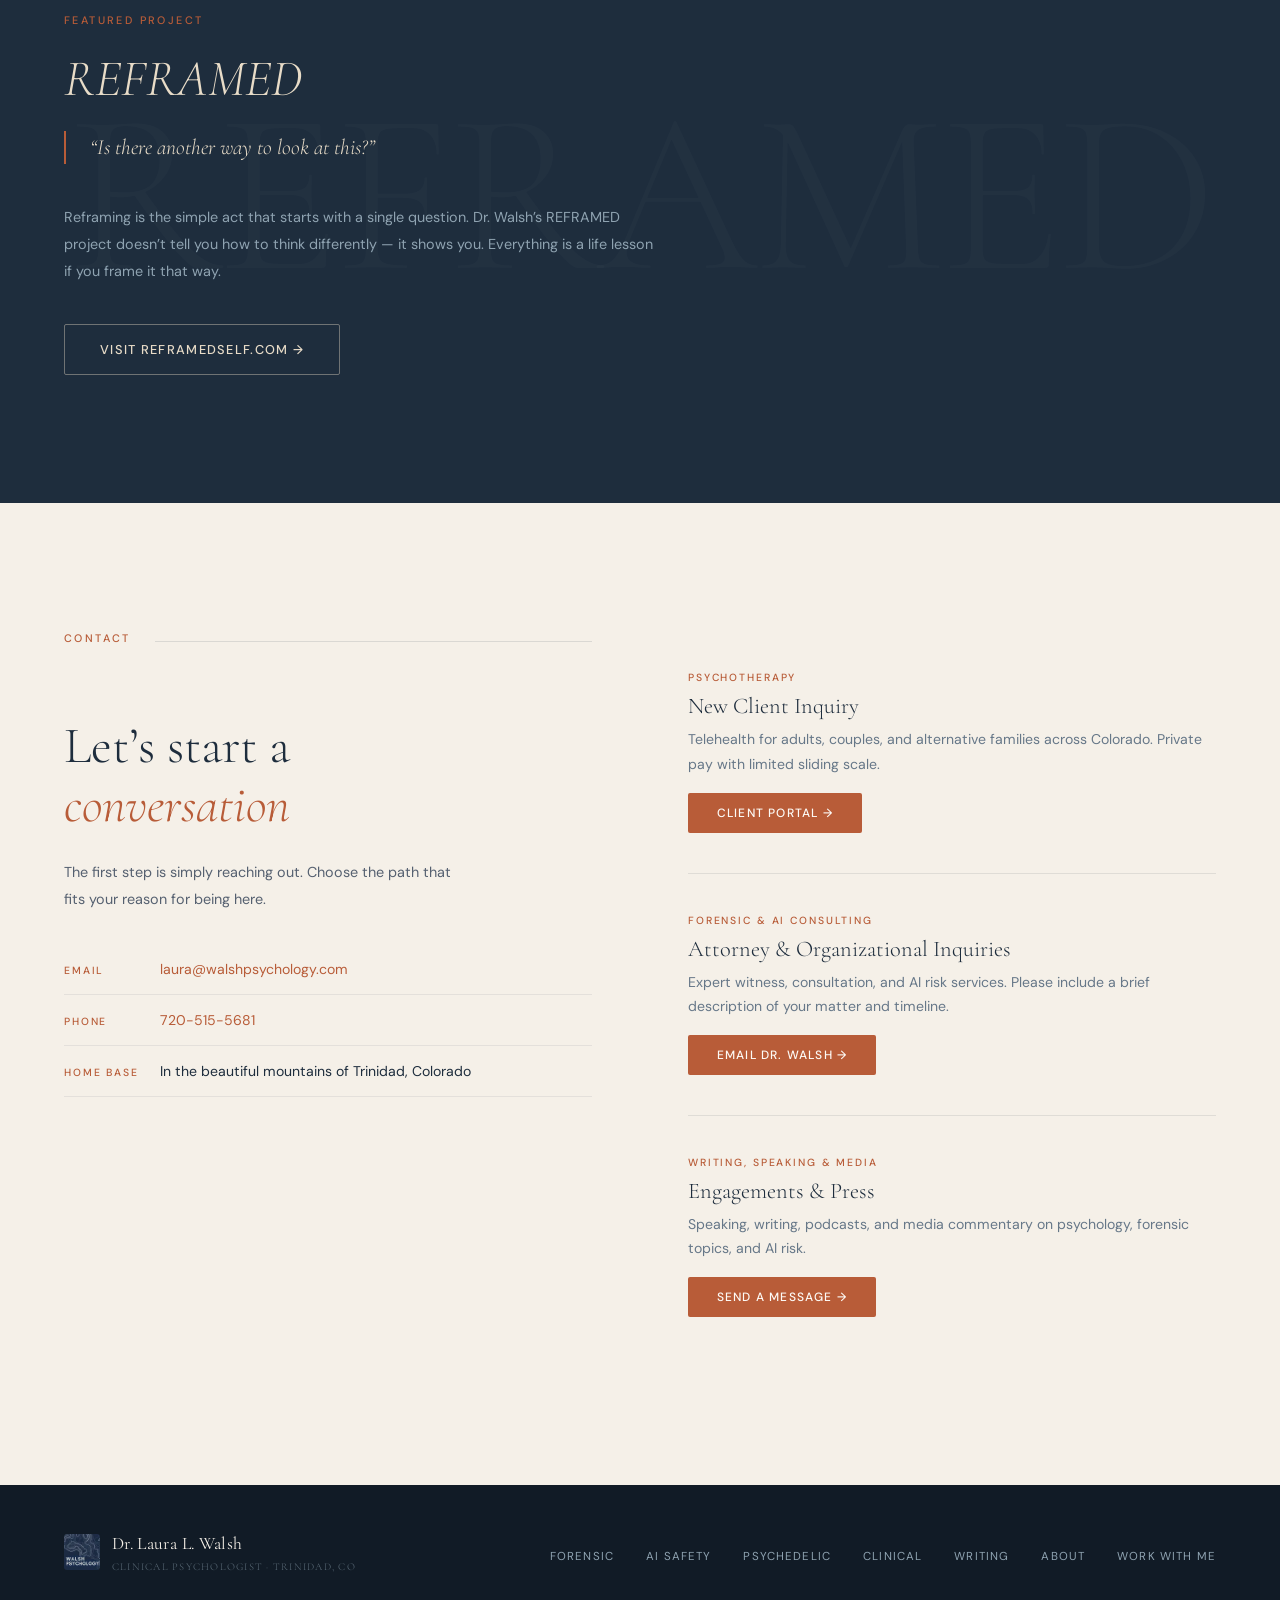
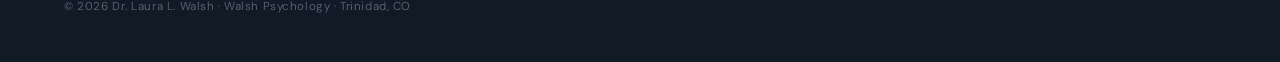
==== commit 365d700b: "Add files via upload" ====
--- a/index.html
+++ b/index.html
@@ -1,41 +1,29 @@
-<!DOCTYPE html>  
+<!DOCTYPE html>
 <html lang="en">
 <head>
   <meta charset="UTF-8">
   <meta name="viewport" content="width=device-width, initial-scale=1.0">
   <meta name="theme-color" content="#1b2d4a">
   <meta name="robots" content="index, follow">
-  <title>Dr. Laura L. Walsh | Clinical Psychologist &middot; Expert Witness &middot; AI Risk Consultant</title>
+  <title>Dr. Laura L. Walsh | AI Risk Consultant &middot; Expert Witness &middot; Clinical Psychologist</title>
   <meta name="description" content="Dr. Laura L. Walsh is a licensed clinical psychologist, expert witness, and AI risk consultant in Trinidad, Colorado. Forensic psychology, adult psychotherapy, and AI suicide risk consulting.">
   <link rel="canonical" href="https://walshpsychology.com/">
-
-  <!-- Open Graph -->
   <meta property="og:type" content="website">
   <meta property="og:url" content="https://walshpsychology.com/">
-  <meta property="og:title" content="Dr. Laura L. Walsh | Clinical Psychologist &middot; Expert Witness &middot; AI Risk Consultant">
+  <meta property="og:title" content="Dr. Laura L. Walsh | AI Risk Consultant &middot; Expert Witness &middot; Clinical Psychologist">
   <meta property="og:description" content="Licensed clinical psychologist, expert witness, and AI risk consultant. Forensic psychology, adult psychotherapy, and AI suicide risk consulting in Colorado.">
   <meta property="og:image" content="https://walshpsychology.com/laura_square_headshot.webp">
-
-  <!-- Twitter -->
   <meta name="twitter:card" content="summary_large_image">
   <meta name="twitter:site" content="@walshpsychology">
-  <meta name="twitter:title" content="Dr. Laura L. Walsh | Clinical Psychologist &middot; Expert Witness &middot; AI Risk Consultant">
+  <meta name="twitter:title" content="Dr. Laura L. Walsh | AI Risk Consultant &middot; Expert Witness &middot; Clinical Psychologist">
   <meta name="twitter:description" content="Licensed clinical psychologist, expert witness, and AI risk consultant based in Trinidad, Colorado.">
   <meta name="twitter:image" content="https://walshpsychology.com/laura_square_headshot.webp">
-
-  <!-- Favicons -->
   <link rel="icon" type="image/svg+xml" href="favicon.svg">
   <link rel="icon" type="image/png" href="walsh_logo_final.png">
-
-  <!-- Fonts -->
   <link rel="preconnect" href="https://fonts.googleapis.com">
   <link rel="preconnect" href="https://fonts.gstatic.com" crossorigin>
   <link href="https://fonts.googleapis.com/css2?family=Cormorant+Garamond:ital,wght@0,300;0,400;0,600;1,300;1,400&family=DM+Sans:wght@300;400;500&display=swap" rel="stylesheet">
-
-  <!-- Preload hero image -->
   <link rel="preload" as="image" href="laura_photo.webp" type="image/webp">
-
-  <!-- Structured Data -->
   <script type="application/ld+json">{
     "@context": "https://schema.org",
     "@type": "Person",
@@ -54,376 +42,131 @@
     },
     "sameAs": ["https://reframedself.com"]
   }</script>
-
   <style>
     :root {
-      --slate: #1e2d3d;
-      --deep: #111b26;
-      --terra: #b85c38;
-      --sand: #e8dcc8;
-      --cream: #f5f0e8;
-      --mist: #8fa3b1;
-      --white: #fdfaf6;
+      --slate: #1e2d3d; --deep: #111b26; --terra: #b85c38; --sand: #e8dcc8;
+      --cream: #f5f0e8; --mist: #8fa3b1; --white: #fdfaf6;
       --serif: 'Cormorant Garamond', Georgia, serif;
       --sans: 'DM Sans', sans-serif;
     }
-
     *, *::before, *::after { box-sizing: border-box; margin: 0; padding: 0; }
-
     .topo-bg {
       position: absolute; inset: 0; pointer-events: none; opacity: 0.07;
       background-image: url("data:image/svg+xml,%3Csvg xmlns='http://www.w3.org/2000/svg' width='800' height='800' viewBox='0 0 800 800'%3E%3Cg fill='none' stroke='%23ffffff' stroke-width='1.2'%3E%3Cellipse cx='420' cy='320' rx='80' ry='65'/%3E%3Cellipse cx='420' cy='320' rx='130' ry='108'/%3E%3Cellipse cx='420' cy='320' rx='180' ry='155'/%3E%3Cellipse cx='420' cy='320' rx='235' ry='205'/%3E%3Cellipse cx='420' cy='320' rx='295' ry='258'/%3E%3Cellipse cx='420' cy='320' rx='360' ry='315'/%3E%3Cellipse cx='420' cy='320' rx='430' ry='378'/%3E%3Cellipse cx='420' cy='320' rx='505' ry='445'/%3E%3Cellipse cx='420' cy='320' rx='585' ry='515'/%3E%3Cellipse cx='420' cy='320' rx='670' ry='590'/%3E%3C/g%3E%3C/svg%3E");
       background-size: cover; background-position: center;
     }
-
     html { scroll-behavior: smooth; }
-
     body { font-family: var(--sans); background: var(--white); color: var(--slate); overflow-x: hidden; }
-
-    /* ÃÂ¢ÃÂÃÂÃÂ¢ÃÂÃÂ NAV ÃÂ¢ÃÂÃÂÃÂ¢ÃÂÃÂ */
     nav[aria-label="Main navigation"] {
       position: fixed; top: 0; left: 0; right: 0; z-index: 100;
       display: flex; align-items: center; justify-content: space-between;
       padding: 1.4rem 4rem;
       background: rgba(253,250,246,0.92); backdrop-filter: blur(12px);
       border-bottom: 1px solid rgba(30,45,61,0.08);
-      transition: padding 0.3s ease;
-      flex-wrap: nowrap;
-    }
-    /* Reset footer nav ÃÂ¢ÃÂÃÂ prevent it from inheriting fixed positioning */
+      transition: padding 0.3s ease; flex-wrap: nowrap;
+    }
     footer nav { position: static; all: unset; }
     .nav-logo {
       display: flex; align-items: center; gap: 0.75rem; text-decoration: none;
-      flex-shrink: 0; position: relative; z-index: 2;
-      min-height: 42px;
-    }
-    .nav-logo img {
-      display: block; height: 42px; width: 42px; min-width: 42px;
-      object-fit: cover; border-radius: 4px; flex-shrink: 0;
-    }
-    .nav-logo-text {
-      font-family: var(--serif); font-size: 1rem; font-weight: 400;
-      color: var(--slate); letter-spacing: 0.02em; line-height: 1.15;
-      white-space: nowrap;
-    }
-    .nav-logo-text span {
-      color: var(--terra); display: block; font-size: 0.7rem;
-      letter-spacing: 0.12em; text-transform: uppercase;
-      font-family: var(--sans); font-weight: 500;
-    }
+      flex-shrink: 0; position: relative; z-index: 2; min-height: 42px;
+    }
+    .nav-logo img { display: block; height: 42px; width: 42px; min-width: 42px; object-fit: cover; border-radius: 4px; flex-shrink: 0; }
+    .nav-logo-text { font-family: var(--serif); font-size: 1rem; font-weight: 400; color: var(--slate); letter-spacing: 0.02em; line-height: 1.15; white-space: nowrap; }
+    .nav-logo-text span { color: var(--terra); display: block; font-size: 0.7rem; letter-spacing: 0.12em; text-transform: uppercase; font-family: var(--sans); font-weight: 500; }
     .nav-links { display: flex; gap: 2.5rem; list-style: none; margin-left: auto; }
-    .nav-links a {
-      font-family: var(--sans); font-size: 0.8rem; font-weight: 500;
-      letter-spacing: 0.12em; text-transform: uppercase;
-      color: var(--slate); text-decoration: none; transition: color 0.2s;
-    }
+    .nav-links a { font-family: var(--sans); font-size: 0.8rem; font-weight: 500; letter-spacing: 0.12em; text-transform: uppercase; color: var(--slate); text-decoration: none; transition: color 0.2s; }
     .nav-links a:hover { color: var(--terra); }
-    .nav-cta {
-      font-size: 0.78rem !important; padding: 0.55rem 1.4rem;
-      border: 1.5px solid var(--terra); border-radius: 2px; color: var(--terra) !important;
-    }
+    .nav-cta { font-size: 0.78rem !important; padding: 0.55rem 1.4rem; border: 1.5px solid var(--terra); border-radius: 2px; color: var(--terra) !important; }
     .nav-cta:hover { background: var(--terra); color: var(--white) !important; }
-
-    /* ÃÂ¢ÃÂÃÂÃÂ¢ÃÂÃÂ HAMBURGER & MOBILE MENU ÃÂ¢ÃÂÃÂÃÂ¢ÃÂÃÂ */
-    .nav-hamburger {
-      display: none; flex-direction: column; gap: 5px; cursor: pointer;
-      padding: 4px; background: none; border: none; z-index: 200;
-    }
-    .nav-hamburger span {
-      display: block; width: 24px; height: 2px; background: var(--slate);
-      transition: all 0.3s ease; border-radius: 2px;
-    }
+    .nav-hamburger { display: none; flex-direction: column; gap: 5px; cursor: pointer; padding: 4px; background: none; border: none; z-index: 200; }
+    .nav-hamburger span { display: block; width: 24px; height: 2px; background: var(--slate); transition: all 0.3s ease; border-radius: 2px; }
     .nav-hamburger.open span:nth-child(1) { transform: translateY(7px) rotate(45deg); }
     .nav-hamburger.open span:nth-child(2) { opacity: 0; }
     .nav-hamburger.open span:nth-child(3) { transform: translateY(-7px) rotate(-45deg); }
-
-    .mobile-menu {
-      display: none; position: fixed; top: 0; left: 0; right: 0; bottom: 0;
-      background: rgba(27,45,74,0.98); z-index: 150;
-      flex-direction: column; align-items: center; justify-content: center; gap: 2.5rem;
-    }
+    .mobile-menu { display: none; position: fixed; top: 0; left: 0; right: 0; bottom: 0; background: rgba(27,45,74,0.98); z-index: 150; flex-direction: column; align-items: center; justify-content: center; gap: 2.5rem; }
     .mobile-menu.open { display: flex; }
-    .mobile-menu a {
-      font-family: var(--serif); font-size: 2rem; font-weight: 300;
-      color: var(--cream); text-decoration: none; letter-spacing: 0.04em; transition: color 0.2s;
-    }
+    .mobile-menu a { font-family: var(--serif); font-size: 2rem; font-weight: 300; color: var(--cream); text-decoration: none; letter-spacing: 0.04em; transition: color 0.2s; }
     .mobile-menu a:hover { color: var(--terra); }
-    .mobile-menu .mobile-cta {
-      font-family: var(--sans); font-size: 0.85rem; font-weight: 500;
-      letter-spacing: 0.12em; text-transform: uppercase;
-      padding: 0.8rem 2rem; border: 1.5px solid var(--terra); color: var(--terra); border-radius: 2px;
-    }
-
-    /* ÃÂ¢ÃÂÃÂÃÂ¢ÃÂÃÂ HERO ÃÂ¢ÃÂÃÂÃÂ¢ÃÂÃÂ */
-    .hero {
-      min-height: 100vh;
-      display: grid; grid-template-columns: 1.2fr 0.8fr;
-      background: #1b2d4a;
-      position: relative;
-      overflow: visible;
-    }
-    .hero::before {
-      content: ''; position: absolute; inset: 0;
-      background:
-        radial-gradient(ellipse 60% 80% at 70% 50%, rgba(184,92,56,0.14) 0%, transparent 65%),
-        radial-gradient(ellipse 40% 60% at 20% 80%, rgba(143,163,177,0.08) 0%, transparent 60%);
-    }
-    .hero-left {
-      display: flex; flex-direction: column; justify-content: center;
-      padding: 8rem 0.5rem 6rem 4rem;
-      position: relative; z-index: 1;
-    }
-    .hero-eyebrow {
-      font-family: var(--sans); font-size: 0.72rem; font-weight: 500;
-      letter-spacing: 0.2em; text-transform: uppercase; color: var(--terra);
-      margin-bottom: 1.8rem; white-space: nowrap;
-      opacity: 0; animation: fadeUp 0.7s 0.2s forwards;
-    }
-    .hero-name {
-      font-family: var(--serif); font-size: clamp(3.2rem, 5.5vw, 6.5rem);
-      font-weight: 300; line-height: 1.0; color: var(--cream);
-      margin-bottom: 1.5rem; white-space: nowrap;
-      opacity: 0; animation: fadeUp 0.8s 0.35s forwards;
-    }
+    .mobile-menu .mobile-cta { font-family: var(--sans); font-size: 0.85rem; font-weight: 500; letter-spacing: 0.12em; text-transform: uppercase; padding: 0.8rem 2rem; border: 1.5px solid var(--terra); color: var(--terra); border-radius: 2px; }
+    .hero { min-height: 100vh; display: grid; grid-template-columns: 1.2fr 0.8fr; background: #1b2d4a; position: relative; overflow: visible; }
+    .hero::before { content: ''; position: absolute; inset: 0; background: radial-gradient(ellipse 60% 80% at 70% 50%, rgba(184,92,56,0.14) 0%, transparent 65%), radial-gradient(ellipse 40% 60% at 20% 80%, rgba(143,163,177,0.08) 0%, transparent 60%); }
+    .hero-left { display: flex; flex-direction: column; justify-content: center; padding: 8rem 0.5rem 6rem 4rem; position: relative; z-index: 1; }
+    .hero-eyebrow { font-family: var(--sans); font-size: 0.72rem; font-weight: 500; letter-spacing: 0.2em; text-transform: uppercase; color: var(--terra); margin-bottom: 1.8rem; white-space: nowrap; opacity: 0; animation: fadeUp 0.7s 0.2s forwards; }
+    .hero-name { font-family: var(--serif); font-size: clamp(3.2rem, 5.5vw, 6.5rem); font-weight: 300; line-height: 1.0; color: var(--cream); margin-bottom: 1.5rem; white-space: nowrap; opacity: 0; animation: fadeUp 0.8s 0.35s forwards; }
     .hero-name em { font-style: italic; color: var(--sand); }
-    .hero-tagline {
-      font-family: var(--serif); font-size: 1.45rem; font-weight: 300;
-      font-style: italic; color: var(--mist); line-height: 1.6;
-      max-width: 100%; margin-bottom: 3rem;
-      opacity: 0; animation: fadeUp 0.8s 0.5s forwards;
-    }
-    .hero-pills {
-      display: flex; flex-wrap: wrap; gap: 0.6rem;
-      margin-bottom: 3.5rem;
-      opacity: 0; animation: fadeUp 0.8s 0.65s forwards;
-    }
+    .hero-tagline { font-family: var(--serif); font-size: 1.45rem; font-weight: 300; font-style: italic; color: var(--mist); line-height: 1.6; max-width: 100%; margin-bottom: 3rem; opacity: 0; animation: fadeUp 0.8s 0.5s forwards; }
+    .hero-pills { display: flex; flex-wrap: wrap; gap: 0.6rem; margin-bottom: 3.5rem; opacity: 0; animation: fadeUp 0.8s 0.65s forwards; }
     .pill-break { flex-basis: 100%; height: 0; }
-    .pill {
-      font-size: 0.72rem; font-weight: 400; letter-spacing: 0.1em; text-transform: uppercase;
-      padding: 0.45rem 1rem; border: 1px solid rgba(232,220,200,0.3);
-      color: var(--sand); border-radius: 2px;
-    }
-    .hero-btns {
-      display: flex; gap: 1rem; flex-wrap: wrap;
-      opacity: 0; animation: fadeUp 0.8s 0.8s forwards;
-    }
-    .btn-primary {
-      font-family: var(--sans); font-size: 0.8rem; font-weight: 500;
-      letter-spacing: 0.1em; text-transform: uppercase;
-      padding: 1rem 2.2rem; background: var(--terra); color: var(--white);
-      text-decoration: none; border-radius: 2px;
-      transition: background 0.25s, transform 0.2s; display: inline-block;
-    }
+    .pill { font-size: 0.72rem; font-weight: 400; letter-spacing: 0.1em; text-transform: uppercase; padding: 0.45rem 1rem; border: 1px solid rgba(232,220,200,0.3); color: var(--sand); border-radius: 2px; }
+    .hero-btns { display: flex; gap: 1rem; flex-wrap: wrap; opacity: 0; animation: fadeUp 0.8s 0.8s forwards; }
+    .btn-primary { font-family: var(--sans); font-size: 0.8rem; font-weight: 500; letter-spacing: 0.1em; text-transform: uppercase; padding: 1rem 2.2rem; background: var(--terra); color: var(--white); text-decoration: none; border-radius: 2px; transition: background 0.25s, transform 0.2s; display: inline-block; }
     .btn-primary:hover { background: #a04d2f; transform: translateY(-1px); }
-    .btn-outline {
-      font-family: var(--sans); font-size: 0.8rem; font-weight: 500;
-      letter-spacing: 0.1em; text-transform: uppercase;
-      padding: 1rem 2.2rem; border: 1.5px solid rgba(232,220,200,0.4);
-      color: var(--sand); text-decoration: none; border-radius: 2px;
-      transition: border-color 0.25s, color 0.25s; display: inline-block;
-    }
+    .btn-outline { font-family: var(--sans); font-size: 0.8rem; font-weight: 500; letter-spacing: 0.1em; text-transform: uppercase; padding: 1rem 2.2rem; border: 1.5px solid rgba(232,220,200,0.4); color: var(--sand); text-decoration: none; border-radius: 2px; transition: border-color 0.25s, color 0.25s; display: inline-block; }
     .btn-outline:hover { border-color: var(--sand); color: var(--white); }
-
-    .hero-right {
-      position: relative; z-index: 1;
-      display: flex; align-items: center; justify-content: center;
-      padding: 2rem 4rem 2rem 0;
-    }
-    .hero-photo-wrap {
-      position: relative; width: 100%; max-width: 320px; height: 440px;
-      opacity: 0; animation: fadeIn 1s 0.9s forwards;
-    }
-    .hero-photo-wrap::before {
-      content: ''; position: absolute;
-      top: 20px; left: 20px; right: -20px; bottom: -20px;
-      border: 1px solid rgba(184,92,56,0.35); border-radius: 2px;
-    }
-    .hero-photo-wrap img {
-      width: 100%; height: 100%; object-fit: cover; border-radius: 2px;
-      filter: grayscale(15%) contrast(1.05);
-    }
-    .hero-location {
-      position: absolute; bottom: 2.5rem; right: 4rem;
-      font-size: 0.7rem; font-weight: 400; letter-spacing: 0.15em;
-      text-transform: uppercase; color: var(--mist);
-      opacity: 0; animation: fadeIn 0.8s 1.1s forwards;
-    }
+    .hero-right { position: relative; z-index: 1; display: flex; align-items: center; justify-content: center; padding: 2rem 4rem 2rem 0; }
+    .hero-photo-wrap { position: relative; width: 100%; max-width: 320px; height: 440px; opacity: 0; animation: fadeIn 1s 0.9s forwards; }
+    .hero-photo-wrap::before { content: ''; position: absolute; top: 20px; left: 20px; right: -20px; bottom: -20px; border: 1px solid rgba(184,92,56,0.35); border-radius: 2px; }
+    .hero-photo-wrap img { width: 100%; height: 100%; object-fit: cover; border-radius: 2px; filter: grayscale(15%) contrast(1.05); }
+    .hero-location { position: absolute; bottom: 2.5rem; right: 4rem; font-size: 0.7rem; font-weight: 400; letter-spacing: 0.15em; text-transform: uppercase; color: var(--mist); opacity: 0; animation: fadeIn 0.8s 1.1s forwards; }
     .hero-location::before { content: '\2316 '; color: var(--terra); }
-
-    /* ÃÂ¢ÃÂÃÂÃÂ¢ÃÂÃÂ SERVICES ÃÂ¢ÃÂÃÂÃÂ¢ÃÂÃÂ */
     .services { padding: 8rem 4rem; background: var(--cream); }
-    .section-header {
-      display: flex; align-items: baseline; gap: 1.5rem; margin-bottom: 4.5rem;
-    }
-    .section-label {
-      font-size: 0.68rem; font-weight: 500; letter-spacing: 0.22em;
-      text-transform: uppercase; color: var(--terra);
-    }
+    .section-header { display: flex; align-items: baseline; gap: 1.5rem; margin-bottom: 4.5rem; }
+    .section-label { font-size: 0.68rem; font-weight: 500; letter-spacing: 0.22em; text-transform: uppercase; color: var(--terra); }
     .section-rule { flex: 1; height: 1px; background: rgba(30,45,61,0.12); }
-    .section-title {
-      font-family: var(--serif); font-size: clamp(2.2rem, 4vw, 3.8rem);
-      font-weight: 300; color: var(--slate); margin-bottom: 4.5rem;
-      max-width: 600px; line-height: 1.15;
-    }
+    .section-title { font-family: var(--serif); font-size: clamp(2.2rem, 4vw, 3.8rem); font-weight: 300; color: var(--slate); margin-bottom: 4.5rem; max-width: 600px; line-height: 1.15; }
     .section-title em { font-style: italic; color: var(--terra); }
     .services-featured { display: grid; grid-template-columns: repeat(3, 1fr); gap: 2px; }
-    .service-card-featured {
-      background: var(--slate); color: var(--cream); padding: 3.5rem 3rem 3rem;
-      text-decoration: none; display: flex; flex-direction: column;
-      position: relative; overflow: hidden; transition: transform 0.3s ease;
-    }
+    .service-card-featured { background: var(--slate); color: var(--cream); padding: 3.5rem 3rem 3rem; text-decoration: none; display: flex; flex-direction: column; position: relative; overflow: hidden; transition: transform 0.3s ease; }
     .service-card-featured:hover { transform: translateY(-3px); }
     .service-card-featured--ai { background: var(--deep); }
-    .service-card-featured::after {
-      content: ''; position: absolute; bottom: 0; left: 0; right: 0; height: 3px;
-      background: var(--terra); transform: scaleX(0); transform-origin: left;
-      transition: transform 0.3s ease;
-    }
+    .service-card-featured::after { content: ''; position: absolute; bottom: 0; left: 0; right: 0; height: 3px; background: var(--terra); transform: scaleX(0); transform-origin: left; transition: transform 0.3s ease; }
     .service-card-featured:hover::after { transform: scaleX(1); }
-    .sfeat-label {
-      font-size: 0.65rem; font-weight: 500; letter-spacing: 0.2em;
-      text-transform: uppercase; color: var(--terra); margin-bottom: 1.8rem;
-    }
-    .service-card-featured h3 {
-      font-family: var(--serif); font-size: 2rem; font-weight: 300;
-      color: var(--cream); line-height: 1.15; margin-bottom: 1.2rem;
-    }
-    .service-card-featured p {
-      font-size: 0.88rem; line-height: 1.8; color: var(--mist); margin-bottom: 2rem;
-    }
+    .sfeat-label { font-size: 0.65rem; font-weight: 500; letter-spacing: 0.2em; text-transform: uppercase; color: var(--terra); margin-bottom: 1.8rem; }
+    .service-card-featured h3 { font-family: var(--serif); font-size: 2rem; font-weight: 300; color: var(--cream); line-height: 1.15; margin-bottom: 1.2rem; }
+    .service-card-featured p { font-size: 0.88rem; line-height: 1.8; color: var(--mist); margin-bottom: 2rem; }
     .sfeat-tags { display: flex; flex-wrap: wrap; gap: 0.5rem; margin-bottom: 2.5rem; }
-    .sfeat-tags span {
-      font-size: 0.65rem; font-weight: 500; letter-spacing: 0.1em; text-transform: uppercase;
-      padding: 0.35rem 0.8rem; border: 1px solid rgba(232,220,200,0.18);
-      color: var(--sand); border-radius: 2px;
-    }
-    .service-link {
-      font-size: 0.72rem; font-weight: 500; letter-spacing: 0.15em; text-transform: uppercase;
-      color: var(--terra); display: flex; align-items: center; gap: 0.5rem;
-    }
-    .service-link::after { content: ''; transition: transform 0.2s; }
-    .service-card-featured:hover .service-link::after { transform: translateX(4px); }
-
-    /* ÃÂ¢ÃÂÃÂÃÂ¢ÃÂÃÂ ABOUT ÃÂ¢ÃÂÃÂÃÂ¢ÃÂÃÂ */
-    .about {
-      padding: 8rem 4rem; background: var(--white);
-      display: grid; grid-template-columns: 1fr 1fr; gap: 6rem; align-items: center;
-    }
+    .sfeat-tags span { font-size: 0.65rem; font-weight: 500; letter-spacing: 0.1em; text-transform: uppercase; padding: 0.35rem 0.8rem; border: 1px solid rgba(232,220,200,0.18); color: var(--sand); border-radius: 2px; }
+    .service-link { font-size: 0.72rem; font-weight: 500; letter-spacing: 0.15em; text-transform: uppercase; color: var(--terra); display: flex; align-items: center; gap: 0.5rem; }
+    .about { padding: 8rem 4rem; background: var(--white); display: grid; grid-template-columns: 1fr 1fr; gap: 6rem; align-items: center; }
     .about-img-wrap { position: relative; }
-    .about-img-wrap img {
-      width: 100%; aspect-ratio: 4/5; object-fit: cover; border-radius: 2px;
-    }
-    .about-badge {
-      position: absolute; bottom: -1.5rem; right: -1.5rem;
-      background: var(--terra); color: var(--white);
-      padding: 1.4rem 1.8rem; border-radius: 2px; text-align: center;
-    }
-    .about-badge strong {
-      display: block; font-family: var(--serif); font-size: 2.2rem;
-      font-weight: 300; line-height: 1;
-    }
+    .about-img-wrap img { width: 100%; aspect-ratio: 4/5; object-fit: cover; border-radius: 2px; }
+    .about-badge { position: absolute; bottom: -1.5rem; right: -1.5rem; background: var(--terra); color: var(--white); padding: 1.4rem 1.8rem; border-radius: 2px; text-align: center; }
+    .about-badge strong { display: block; font-family: var(--serif); font-size: 2.2rem; font-weight: 300; line-height: 1; }
     .about-badge span { font-size: 0.68rem; letter-spacing: 0.12em; text-transform: uppercase; opacity: 0.85; }
     .about-content .section-title { margin-bottom: 1.5rem; }
     .about-content p { font-size: 0.92rem; line-height: 1.85; color: #556070; margin-bottom: 1.2rem; }
     .about-specialties { display: grid; grid-template-columns: 1fr 1fr; gap: 0.6rem; margin: 2rem 0 2.5rem; }
-    .specialty-item {
-      font-size: 0.78rem; font-weight: 400; color: var(--slate);
-      padding: 0.5rem 0; border-bottom: 1px solid rgba(30,45,61,0.08); letter-spacing: 0.02em;
-    }
+    .specialty-item { font-size: 0.78rem; font-weight: 400; color: var(--slate); padding: 0.5rem 0; border-bottom: 1px solid rgba(30,45,61,0.08); letter-spacing: 0.02em; }
     .specialty-item::before { content: '\2014 '; color: var(--terra); }
-
-    /* ÃÂ¢ÃÂÃÂÃÂ¢ÃÂÃÂ REFRAMED ÃÂ¢ÃÂÃÂÃÂ¢ÃÂÃÂ */
-    .reframed {
-      padding: 8rem 4rem; background: var(--slate);
-      display: block; position: relative; overflow: hidden;
-    }
-    .reframed::before {
-      content: 'REFRAMED'; position: absolute;
-      font-family: var(--serif); font-size: 18vw; font-weight: 300;
-      color: rgba(255,255,255,0.02); top: 50%; left: 50%;
-      transform: translate(-50%,-50%); white-space: nowrap;
-      pointer-events: none; letter-spacing: -0.02em;
-    }
+    .reframed { padding: 8rem 4rem; background: var(--slate); display: block; position: relative; overflow: hidden; }
+    .reframed::before { content: 'REFRAMED'; position: absolute; font-family: var(--serif); font-size: 18vw; font-weight: 300; color: rgba(255,255,255,0.02); top: 50%; left: 50%; transform: translate(-50%,-50%); white-space: nowrap; pointer-events: none; letter-spacing: -0.02em; }
     .reframed-inner { position: relative; z-index: 1; }
-    .reframed-label {
-      font-size: 0.68rem; font-weight: 500; letter-spacing: 0.22em;
-      text-transform: uppercase; color: var(--terra); margin-bottom: 1.5rem;
-    }
-    .reframed-title {
-      font-family: var(--serif); font-size: clamp(2.5rem, 4vw, 4rem);
-      font-weight: 300; color: var(--cream); line-height: 1.1; margin-bottom: 1.5rem;
-    }
+    .reframed-label { font-size: 0.68rem; font-weight: 500; letter-spacing: 0.22em; text-transform: uppercase; color: var(--terra); margin-bottom: 1.5rem; }
+    .reframed-title { font-family: var(--serif); font-size: clamp(2.5rem, 4vw, 4rem); font-weight: 300; color: var(--cream); line-height: 1.1; margin-bottom: 1.5rem; }
     .reframed-title em { font-style: italic; color: var(--sand); }
-    .reframed-body {
-      font-size: 0.9rem; line-height: 1.85; color: var(--mist);
-      margin-bottom: 2.5rem; max-width: 600px;
-    }
+    .reframed-body { font-size: 0.9rem; line-height: 1.85; color: var(--mist); margin-bottom: 2.5rem; max-width: 600px; }
     .reframed-quote { border-left: 2px solid var(--terra); padding-left: 1.5rem; margin-bottom: 2.5rem; }
-    .reframed-quote blockquote {
-      font-family: var(--serif); font-size: 1.35rem; font-style: italic;
-      font-weight: 300; color: var(--sand); line-height: 1.55;
-    }
-    .btn-light {
-      font-family: var(--sans); font-size: 0.8rem; font-weight: 500;
-      letter-spacing: 0.1em; text-transform: uppercase;
-      padding: 1rem 2.2rem; border: 1.5px solid rgba(232,220,200,0.4);
-      color: var(--sand); text-decoration: none; border-radius: 2px;
-      display: inline-block; transition: all 0.25s;
-    }
+    .reframed-quote blockquote { font-family: var(--serif); font-size: 1.35rem; font-style: italic; font-weight: 300; color: var(--sand); line-height: 1.55; }
+    .btn-light { font-family: var(--sans); font-size: 0.8rem; font-weight: 500; letter-spacing: 0.1em; text-transform: uppercase; padding: 1rem 2.2rem; border: 1.5px solid rgba(232,220,200,0.4); color: var(--sand); text-decoration: none; border-radius: 2px; display: inline-block; transition: all 0.25s; }
     .btn-light:hover { background: var(--terra); border-color: var(--terra); color: var(--white); }
-
-    /* ÃÂ¢ÃÂÃÂÃÂ¢ÃÂÃÂ CONTACT ÃÂ¢ÃÂÃÂÃÂ¢ÃÂÃÂ */
-    .contact {
-      padding: 8rem 4rem; background: var(--cream);
-      display: grid; grid-template-columns: 1fr 1fr; gap: 6rem; align-items: start;
-    }
-    .contact-title {
-      font-family: var(--serif); font-size: clamp(2.2rem, 4vw, 3.5rem);
-      font-weight: 300; color: var(--slate); margin-bottom: 1.5rem; line-height: 1.15;
-    }
+    .contact { padding: 8rem 4rem; background: var(--cream); display: grid; grid-template-columns: 1fr 1fr; gap: 6rem; align-items: start; }
+    .contact-title { font-family: var(--serif); font-size: clamp(2.2rem, 4vw, 3.5rem); font-weight: 300; color: var(--slate); margin-bottom: 1.5rem; line-height: 1.15; }
     .contact-title em { font-style: italic; color: var(--terra); }
-    .contact-body {
-      font-size: 0.9rem; line-height: 1.85; color: #556070;
-      margin-bottom: 2rem; max-width: 400px;
-    }
+    .contact-body { font-size: 0.9rem; line-height: 1.85; color: #556070; margin-bottom: 2rem; max-width: 400px; }
     .contact-info { margin-bottom: 2.5rem; }
-    .contact-item {
-      display: flex; align-items: baseline; gap: 1rem;
-      padding: 1rem 0; border-bottom: 1px solid rgba(30,45,61,0.08);
-      font-size: 0.88rem; color: var(--slate);
-    }
-    .contact-item-label {
-      font-size: 0.65rem; font-weight: 500; letter-spacing: 0.18em;
-      text-transform: uppercase; color: var(--terra); min-width: 80px;
-    }
-
-    /* ÃÂ¢ÃÂÃÂÃÂ¢ÃÂÃÂ FOOTER ÃÂ¢ÃÂÃÂÃÂ¢ÃÂÃÂ */
-    footer {
-      background: var(--deep); padding: 3rem 4rem;
-      display: flex; align-items: center; justify-content: space-between;
-      flex-wrap: wrap; gap: 1.5rem;
-    }
-    .footer-logo {
-      font-family: var(--serif); font-size: 1.1rem; font-weight: 300;
-      color: var(--mist); letter-spacing: 0.02em;
-      display: flex; align-items: center; gap: 0.75rem;
-    }
+    .contact-item { display: flex; align-items: baseline; gap: 1rem; padding: 1rem 0; border-bottom: 1px solid rgba(30,45,61,0.08); font-size: 0.88rem; color: var(--slate); }
+    .contact-item-label { font-size: 0.65rem; font-weight: 500; letter-spacing: 0.18em; text-transform: uppercase; color: var(--terra); min-width: 80px; }
+    footer { background: var(--deep); padding: 3rem 4rem; display: flex; align-items: center; justify-content: space-between; flex-wrap: wrap; gap: 1.5rem; }
+    .footer-logo { font-family: var(--serif); font-size: 1.1rem; font-weight: 300; color: var(--mist); letter-spacing: 0.02em; display: flex; align-items: center; gap: 0.75rem; }
     .footer-logo strong { color: var(--cream); font-weight: 400; }
     .footer-nav { display: flex; gap: 2rem; list-style: none; }
-    .footer-nav a {
-      font-size: 0.72rem; font-weight: 400; letter-spacing: 0.1em; text-transform: uppercase;
-      color: var(--mist); text-decoration: none; transition: color 0.2s;
-    }
+    .footer-nav a { font-size: 0.72rem; font-weight: 400; letter-spacing: 0.1em; text-transform: uppercase; color: var(--mist); text-decoration: none; transition: color 0.2s; }
     .footer-nav a:hover { color: var(--terra); }
     .footer-copy { font-size: 0.72rem; color: rgba(143,163,177,0.5); letter-spacing: 0.05em; }
-
-    /* ÃÂ¢ÃÂÃÂÃÂ¢ÃÂÃÂ ANIMATIONS ÃÂ¢ÃÂÃÂÃÂ¢ÃÂÃÂ */
     @keyframes fadeUp { from { opacity: 0; transform: translateY(20px); } to { opacity: 1; transform: translateY(0); } }
     @keyframes fadeIn { from { opacity: 0; } to { opacity: 1; } }
-
-    /* ÃÂ¢ÃÂÃÂÃÂ¢ÃÂÃÂ RESPONSIVE ÃÂ¢ÃÂÃÂÃÂ¢ÃÂÃÂ */
     @media (max-width: 900px) {
-      nav { padding: 1.2rem 1.5rem; }
+      nav[aria-label="Main navigation"] { padding: 1.2rem 1.5rem; }
       .nav-links { display: none; }
       .nav-hamburger { display: flex; }
       .hero { grid-template-columns: 1fr; min-height: auto; padding-bottom: 0; }
@@ -436,29 +179,26 @@
       .about { grid-template-columns: 1fr; padding: 5rem 1.5rem; gap: 3rem; }
       .reframed { padding: 5rem 1.5rem; }
       .contact { grid-template-columns: 1fr; padding: 5rem 1.5rem; gap: 3rem; }
-      footer {
-        padding: 2.5rem 1.5rem;
-        flex-direction: column; align-items: flex-start;
-      }
+      footer { padding: 2.5rem 1.5rem; flex-direction: column; align-items: flex-start; }
       .footer-nav { flex-wrap: wrap; gap: 1rem; }
     }
   </style>
 </head>
 <body>
 
-<!-- NAV -->
 <nav aria-label="Main navigation">
-  <a href="index.html" class="nav-logo" aria-label="Walsh Psychology ÃÂ¢ÃÂÃÂ Home">
+  <a href="index.html" class="nav-logo" aria-label="Walsh Psychology — Home">
     <picture><source srcset="walsh_logo_final.webp" type="image/webp"><img src="walsh_logo_final.png" alt="Walsh Psychology" width="42" height="42"></picture>
     <div class="nav-logo-text">Dr. Laura L. Walsh<span>Clinical Psychologist</span></div>
   </a>
   <ul class="nav-links">
-    <li><a href="forensic.html">Expert Witness</a></li>
-    <li><a href="ai.html">AI Consulting</a></li>
-    <li><a href="therapy.html">Psychotherapy</a></li>
+    <li><a href="forensic.html">Forensic</a></li>
+    <li><a href="ai.html">AI Safety</a></li>
+    <li><a href="psychedelic.html">Psychedelic</a></li>
+    <li><a href="therapy.html">Clinical</a></li>
+    <li><a href="writing.html">Writing</a></li>
     <li><a href="about.html">About</a></li>
-    <li><a href="articles.html">Articles</a></li>
-    <li><a href="contact.html" class="nav-cta">Contact</a></li>
+    <li><a href="work-with-me.html" class="nav-cta">Work With Me</a></li>
   </ul>
   <button class="nav-hamburger" id="hamburgerBtn" aria-label="Open navigation menu" aria-expanded="false" aria-controls="mobileMenu">
     <span></span><span></span><span></span>
@@ -466,12 +206,13 @@
 </nav>
 
 <div class="mobile-menu" id="mobileMenu" role="dialog" aria-modal="true" aria-label="Navigation menu">
-  <a href="forensic.html">Expert Witness</a>
-  <a href="ai.html">AI Consulting</a>
-  <a href="therapy.html">Psychotherapy</a>
-  <a href="about.html">About</a>
-  <a href="articles.html">Articles</a>
-  <a href="contact.html" class="mobile-cta">Contact</a>
+  <a href="forensic.html" onclick="closeMobileMenu()">Forensic</a>
+  <a href="ai.html" onclick="closeMobileMenu()">AI Safety</a>
+  <a href="psychedelic.html" onclick="closeMobileMenu()">Psychedelic</a>
+  <a href="therapy.html" onclick="closeMobileMenu()">Clinical</a>
+  <a href="writing.html" onclick="closeMobileMenu()">Writing</a>
+  <a href="about.html" onclick="closeMobileMenu()">About</a>
+  <a href="work-with-me.html" class="mobile-cta" onclick="closeMobileMenu()">Work With Me</a>
 </div>
 
 <script src="nav.js"></script>
@@ -480,7 +221,7 @@
 <section class="hero">
   <div class="topo-bg" aria-hidden="true"></div>
   <div class="hero-left">
-    <p class="hero-eyebrow">Expert Witness &nbsp;&middot;&nbsp; AI Risk Consultant &nbsp;&middot;&nbsp; Clinical Psychologist</p>
+    <p class="hero-eyebrow">AI Risk Consultant &nbsp;&middot;&nbsp; Expert Witness &nbsp;&middot;&nbsp; Clinical Psychologist</p>
     <h1 class="hero-name">Dr. Laura L. Walsh</h1>
     <p class="hero-tagline">Where forensic psychology, artificial intelligence, and<br>two decades of clinical expertise converge.</p>
     <div class="hero-pills">
@@ -488,7 +229,7 @@
       <span class="pill">AI Suicide Risk</span>
       <span class="pill-break"></span>
       <span class="pill">Expert Witness</span>
-      <span class="pill">Adult Psychotherapy</span>
+      <span class="pill">Psychedelic Medicine</span>
     </div>
     <div class="hero-btns">
       <a href="forensic.html" class="btn-primary">For Attorneys</a>
@@ -513,10 +254,10 @@
   </div>
   <h2 class="section-title">Rare expertise at the<br><em>intersection of mind, law &amp; technology</em></h2>
   <div class="services-featured">
-    <a href="forensic.html" class="service-card-featured" aria-label="Expert Witness and Forensic Consultation">
+    <a href="forensic.html" class="service-card-featured" aria-label="Forensic Consulting and Expert Witness">
       <div class="sfeat-label">01</div>
       <svg viewBox="0 0 24 24" fill="none" stroke="currentColor" stroke-width="1.5" width="48" height="48" style="margin-bottom:1.5rem;color:var(--terra);" aria-hidden="true"><path d="M9 3H5a2 2 0 00-2 2v4m6-6h10a2 2 0 012 2v4M9 3v18m0 0h10a2 2 0 002-2V9M9 21H5a2 2 0 01-2-2V9m0 0h18"/></svg>
-      <h3>Expert Witness &amp;<br>Forensic Consultation</h3>
+      <h3>Forensic &amp;<br>Expert Witness</h3>
       <p>Rigorous psychological expertise for civil and employment legal proceedings &mdash; including forensic evaluations, suicide risk assessment, and attorney consultation on complex mental health matters.</p>
       <div class="sfeat-tags"><span>Forensic Evaluation</span><span>Suicide Risk</span><span>Expert Witness</span><span>Attorney Consultation</span></div>
       <span class="service-link" style="margin-top:auto;">For Attorneys &rarr;</span>
@@ -524,7 +265,7 @@
     <a href="ai.html" class="service-card-featured service-card-featured--ai" aria-label="AI Suicide Risk Consulting">
       <div class="sfeat-label">02</div>
       <svg viewBox="0 0 24 24" fill="none" stroke="currentColor" stroke-width="1.5" width="48" height="48" style="margin-bottom:1.5rem;color:var(--terra);" aria-hidden="true"><path d="M9.75 17L9 20l-1 1h8l-1-1-.75-3M3 13h18M5 17h14a2 2 0 002-2V5a2 2 0 00-2-2H5a2 2 0 00-2 2v10a2 2 0 002 2z"/></svg>
-      <h3>AI Suicide Risk Consulting</h3>
+      <h3>AI Suicide Risk<br>Consulting</h3>
       <p>Helping technology organizations identify where their AI systems misread or miss suicide risk and high-risk decision states &mdash; so teams can build safer products with genuine clinical grounding.</p>
       <div class="sfeat-tags"><span>AI Suicide Risk</span><span>High-Risk Decision States</span><span>Red Teaming</span><span>Safety Design</span></div>
       <span class="service-link" style="margin-top:auto;">For Organizations &rarr;</span>
@@ -562,10 +303,10 @@
       <span class="specialty-item">LGBTQ+ Issues</span>
       <span class="specialty-item">Forensic Evaluation</span>
       <span class="specialty-item">AI Suicide Risk</span>
+      <span class="specialty-item">Psychedelic Medicine</span>
       <span class="specialty-item">Substance Addiction</span>
-      <span class="specialty-item">Behavioral Addiction</span>
-    </div>
-    <a href="#contact" class="btn-primary">Work With Dr. Walsh</a>
+    </div>
+    <a href="work-with-me.html" class="btn-primary">Work With Dr. Walsh</a>
   </div>
 </section>
 
@@ -622,18 +363,18 @@
 <!-- FOOTER -->
 <footer>
   <div class="footer-logo" style="display:flex;align-items:center;gap:0.75rem;">
-    <picture><source srcset="walsh_logo_final.webp" type="image/webp"><img src="walsh_logo_final.png" alt="Walsh Psychology" width="36" height="36" loading="lazy"
-         style="height:36px;width:36px;object-fit:cover;border-radius:3px;opacity:0.85;"></picture>
+    <picture><source srcset="walsh_logo_final.webp" type="image/webp"><img src="walsh_logo_final.png" alt="Walsh Psychology" width="36" height="36" loading="lazy" style="height:36px;width:36px;object-fit:cover;border-radius:3px;opacity:0.85;"></picture>
     <div><strong>Dr. Laura L. Walsh</strong><br><span style="font-size:0.65rem;letter-spacing:0.12em;text-transform:uppercase;color:var(--mist);opacity:0.6;">Clinical Psychologist &middot; Trinidad, CO</span></div>
   </div>
   <nav aria-label="Footer navigation">
     <ul class="footer-nav">
-      <li><a href="forensic.html">Expert Witness</a></li>
-      <li><a href="ai.html">AI Consulting</a></li>
-      <li><a href="therapy.html">Psychotherapy</a></li>
+      <li><a href="forensic.html">Forensic</a></li>
+      <li><a href="ai.html">AI Safety</a></li>
+      <li><a href="psychedelic.html">Psychedelic</a></li>
+      <li><a href="therapy.html">Clinical</a></li>
+      <li><a href="writing.html">Writing</a></li>
       <li><a href="about.html">About</a></li>
-      <li><a href="articles.html">Articles</a></li>
-      <li><a href="contact.html">Contact</a></li>
+      <li><a href="work-with-me.html">Work With Me</a></li>
     </ul>
   </nav>
   <p class="footer-copy">&copy; 2026 Dr. Laura L. Walsh &middot; Walsh Psychology &middot; Trinidad, CO</p>
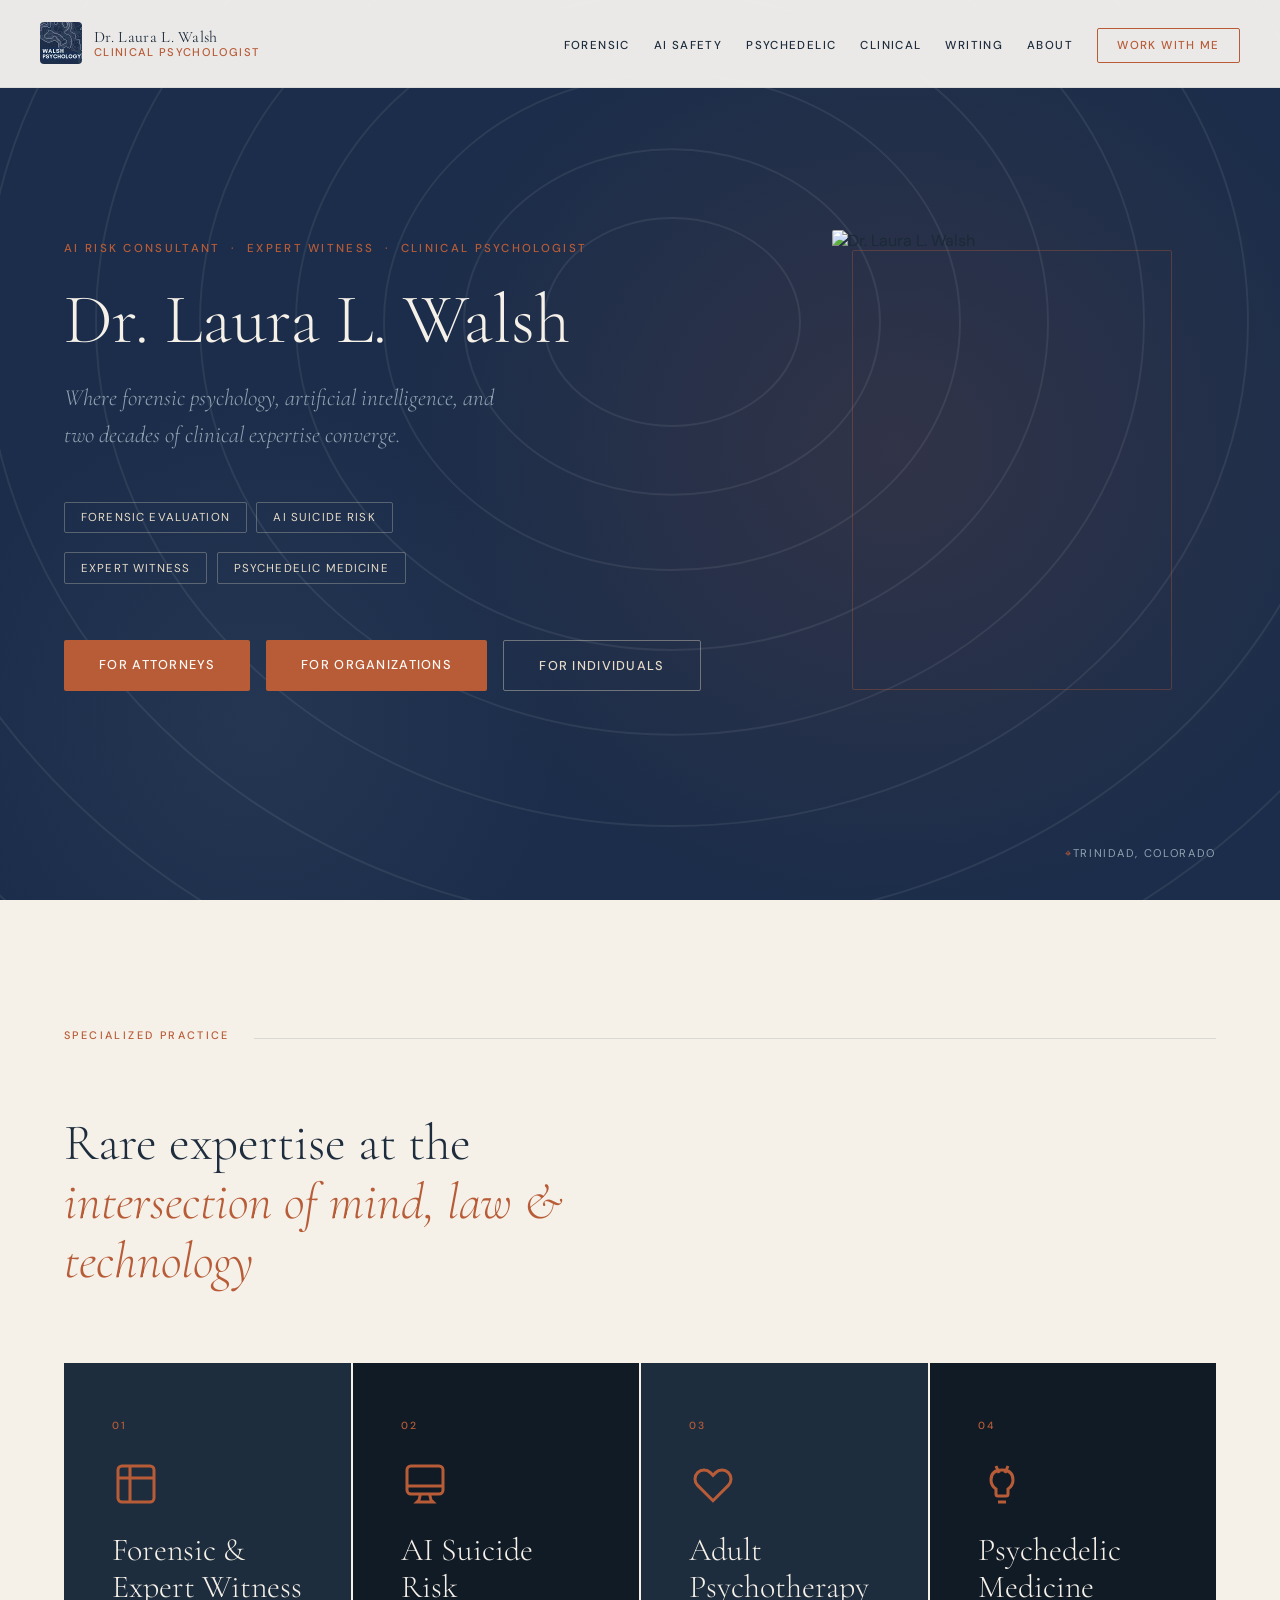
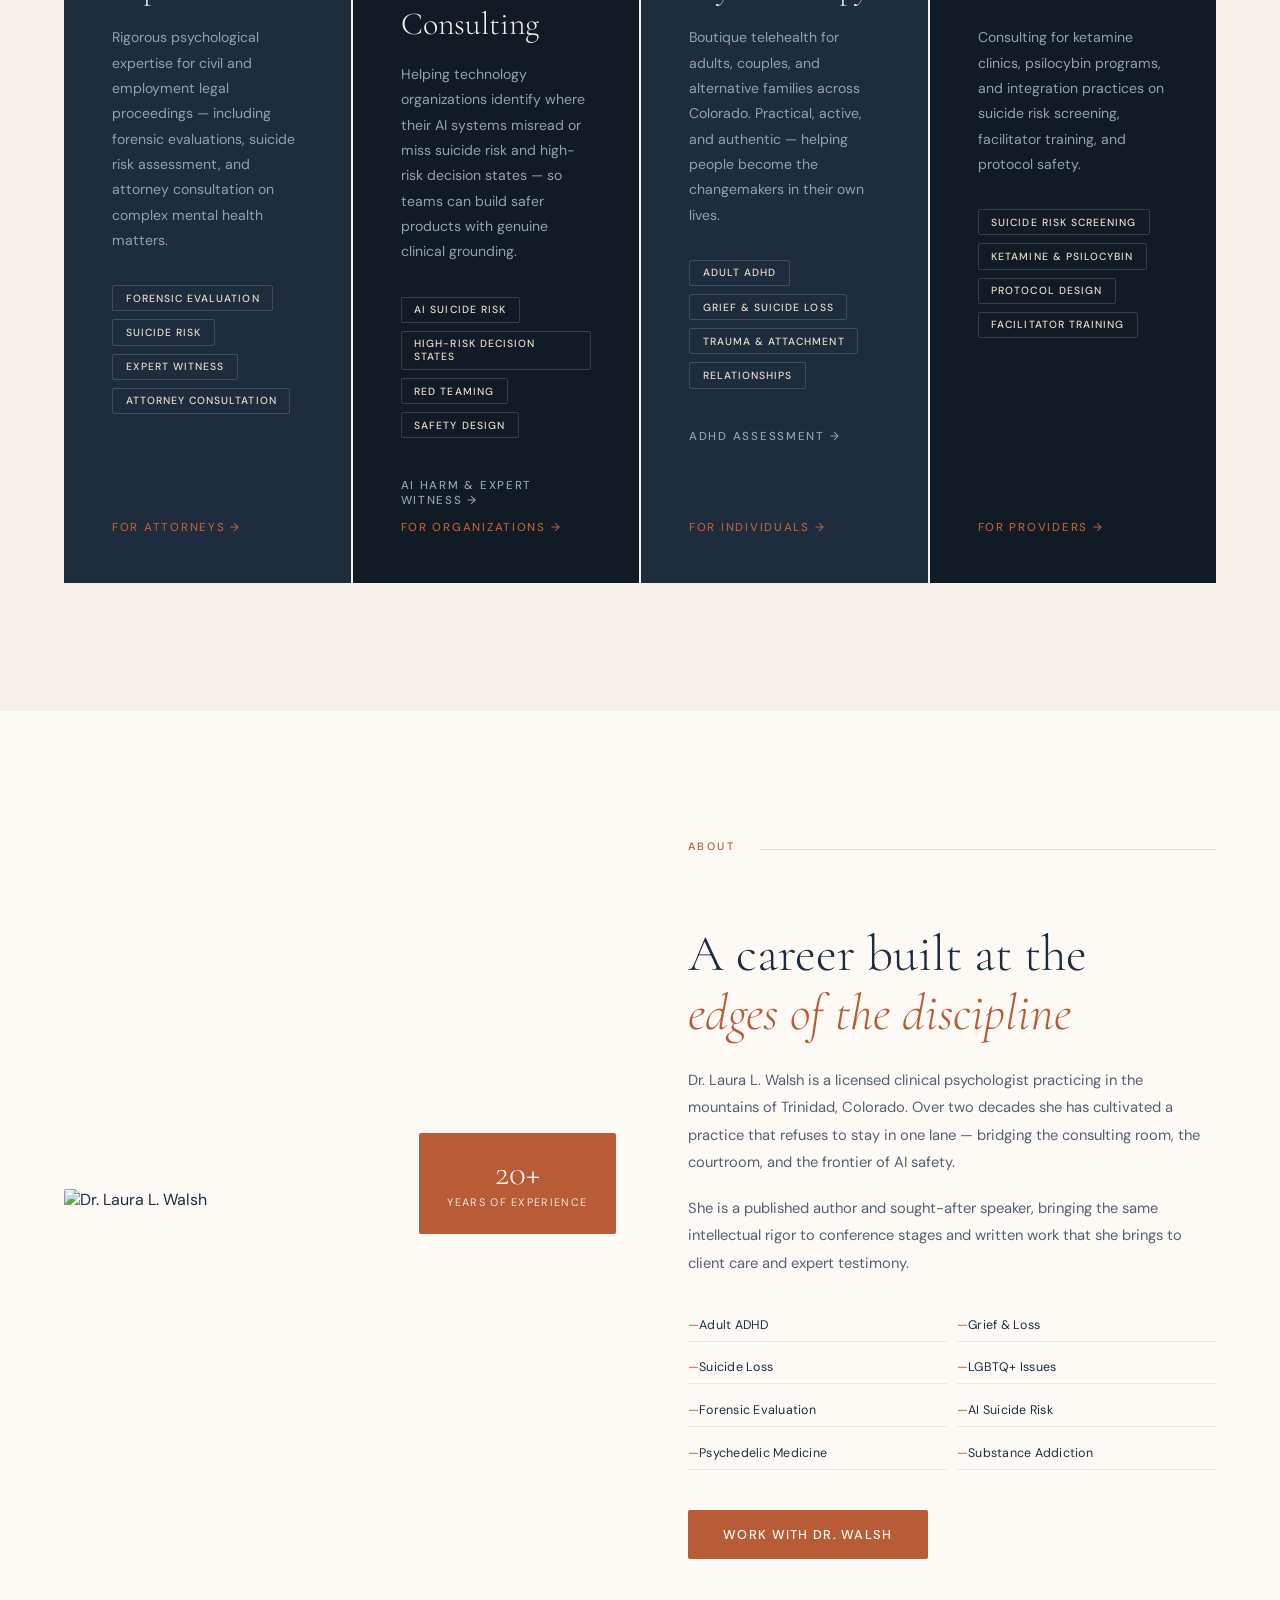
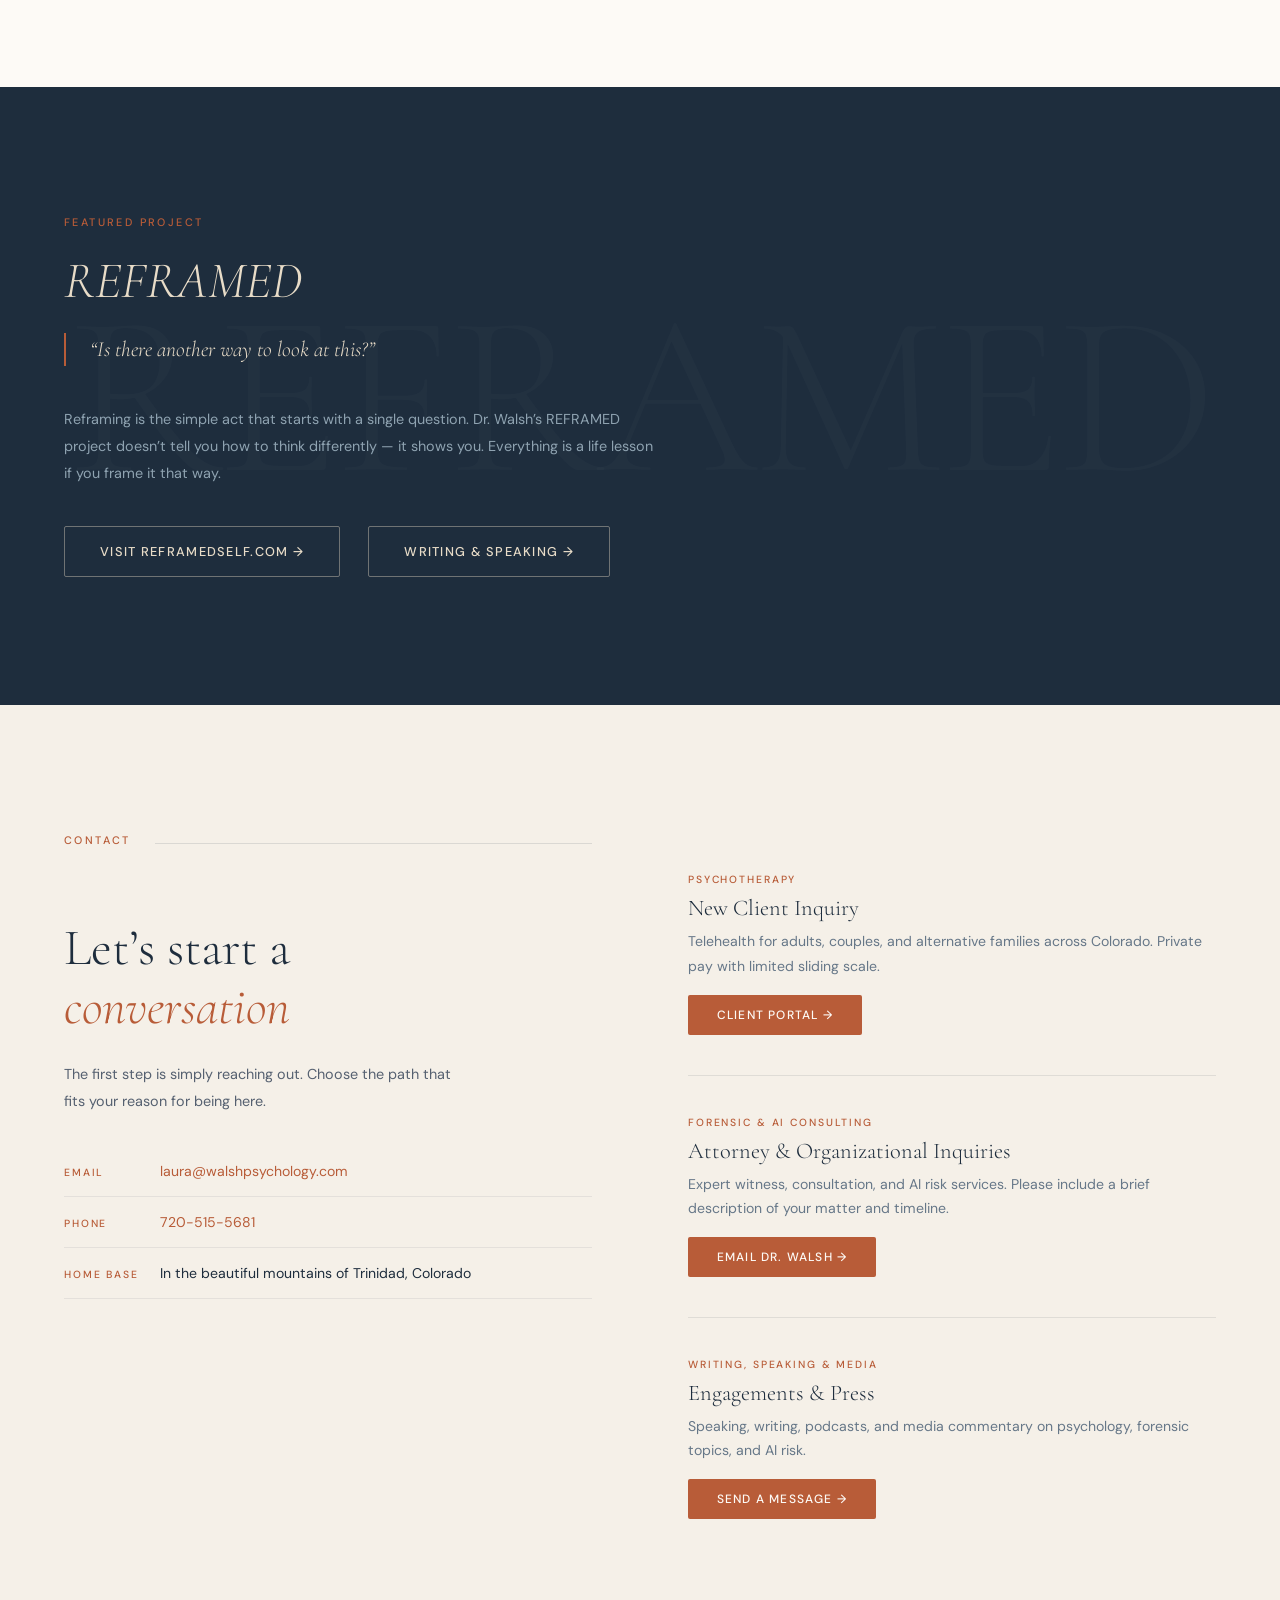
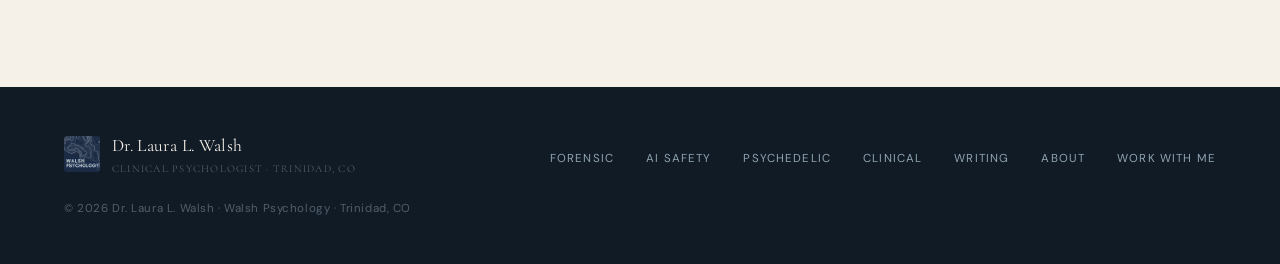
==== commit 0d1893d9: "Fix index.html: nested anchor bug, nav overflow, responsive grid" ====
--- a/index.html
+++ b/index.html
@@ -60,7 +60,7 @@
     nav[aria-label="Main navigation"] {
       position: fixed; top: 0; left: 0; right: 0; z-index: 100;
       display: flex; align-items: center; justify-content: space-between;
-      padding: 1.4rem 4rem;
+      padding: 1.4rem 2.5rem;
       background: rgba(253,250,246,0.92); backdrop-filter: blur(12px);
       border-bottom: 1px solid rgba(30,45,61,0.08);
       transition: padding 0.3s ease; flex-wrap: nowrap;
@@ -73,10 +73,10 @@
     .nav-logo img { display: block; height: 42px; width: 42px; min-width: 42px; object-fit: cover; border-radius: 4px; flex-shrink: 0; }
     .nav-logo-text { font-family: var(--serif); font-size: 1rem; font-weight: 400; color: var(--slate); letter-spacing: 0.02em; line-height: 1.15; white-space: nowrap; }
     .nav-logo-text span { color: var(--terra); display: block; font-size: 0.7rem; letter-spacing: 0.12em; text-transform: uppercase; font-family: var(--sans); font-weight: 500; }
-    .nav-links { display: flex; gap: 2.5rem; list-style: none; margin-left: auto; }
-    .nav-links a { font-family: var(--sans); font-size: 0.8rem; font-weight: 500; letter-spacing: 0.12em; text-transform: uppercase; color: var(--slate); text-decoration: none; transition: color 0.2s; }
+    .nav-links { display: flex; gap: 1.5rem; list-style: none; margin-left: auto; }
+    .nav-links a { font-family: var(--sans); font-size: 0.72rem;; font-weight: 500; letter-spacing: 0.12em; text-transform: uppercase; color: var(--slate); text-decoration: none; transition: color 0.2s; }
     .nav-links a:hover { color: var(--terra); }
-    .nav-cta { font-size: 0.78rem !important; padding: 0.55rem 1.4rem; border: 1.5px solid var(--terra); border-radius: 2px; color: var(--terra) !important; }
+    .nav-cta { font-size: 0.72rem !important; padding: 0.55rem 1.2rem; border: 1.5px solid var(--terra); border-radius: 2px; color: var(--terra) !important; white-space: nowrap; }
     .nav-cta:hover { background: var(--terra); color: var(--white) !important; }
     .nav-hamburger { display: none; flex-direction: column; gap: 5px; cursor: pointer; padding: 4px; background: none; border: none; z-index: 200; }
     .nav-hamburger span { display: block; width: 24px; height: 2px; background: var(--slate); transition: all 0.3s ease; border-radius: 2px; }
@@ -115,7 +115,7 @@
     .section-rule { flex: 1; height: 1px; background: rgba(30,45,61,0.12); }
     .section-title { font-family: var(--serif); font-size: clamp(2.2rem, 4vw, 3.8rem); font-weight: 300; color: var(--slate); margin-bottom: 4.5rem; max-width: 600px; line-height: 1.15; }
     .section-title em { font-style: italic; color: var(--terra); }
-    .services-featured { display: grid; grid-template-columns: repeat(3, 1fr); gap: 2px; }
+    .services-featured { display: grid; grid-template-columns: repeat(4, 1fr); gap: 2px; }
     .service-card-featured { background: var(--slate); color: var(--cream); padding: 3.5rem 3rem 3rem; text-decoration: none; display: flex; flex-direction: column; position: relative; overflow: hidden; transition: transform 0.3s ease; }
     .service-card-featured:hover { transform: translateY(-3px); }
     .service-card-featured--ai { background: var(--deep); }
@@ -165,7 +165,10 @@
     .footer-copy { font-size: 0.72rem; color: rgba(143,163,177,0.5); letter-spacing: 0.05em; }
     @keyframes fadeUp { from { opacity: 0; transform: translateY(20px); } to { opacity: 1; transform: translateY(0); } }
     @keyframes fadeIn { from { opacity: 0; } to { opacity: 1; } }
-    @media (max-width: 900px) {
+    @media (max-width: 1200px) and (min-width: 901px) {
+  .services-featured { grid-template-columns: repeat(2, 1fr); }
+}
+@media (max-width: 900px) {
       nav[aria-label="Main navigation"] { padding: 1.2rem 1.5rem; }
       .nav-links { display: none; }
       .nav-hamburger { display: flex; }
@@ -268,7 +271,8 @@
       <h3>AI Suicide Risk<br>Consulting</h3>
       <p>Helping technology organizations identify where their AI systems misread or miss suicide risk and high-risk decision states &mdash; so teams can build safer products with genuine clinical grounding.</p>
       <div class="sfeat-tags"><span>AI Suicide Risk</span><span>High-Risk Decision States</span><span>Red Teaming</span><span>Safety Design</span></div>
-      <span class="service-link" style="margin-top:auto;">For Organizations &rarr;</span>
+      <div role="link" tabindex="0" onclick="location.href='ai-litigation.html'" onkeydown="if(event.key==='Enter')location.href='ai-litigation.html'" style="font-size:0.72rem;font-weight:500;letter-spacing:0.15em;text-transform:uppercase;color:var(--mist);cursor:pointer;display:block;margin-bottom:0.75rem;">AI Harm &amp; Expert Witness &rarr;</div>
+    <span class="service-link" style="margin-top:auto;">For Organizations &rarr;</span>
     </a>
     <a href="therapy.html" class="service-card-featured" aria-label="Adult Psychotherapy">
       <div class="sfeat-label">03</div>
@@ -276,7 +280,16 @@
       <h3>Adult Psychotherapy</h3>
       <p>Boutique telehealth for adults, couples, and alternative families across Colorado. Practical, active, and authentic &mdash; helping people become the changemakers in their own lives.</p>
       <div class="sfeat-tags"><span>Adult ADHD</span><span>Grief &amp; Suicide Loss</span><span>Trauma &amp; Attachment</span><span>Relationships</span></div>
-      <span class="service-link" style="margin-top:auto;">For Individuals &rarr;</span>
+      <div role="link" tabindex="0" onclick="location.href='adhd.html'" onkeydown="if(event.key==='Enter')location.href='adhd.html'" style="font-size:0.72rem;font-weight:500;letter-spacing:0.15em;text-transform:uppercase;color:var(--mist);cursor:pointer;display:block;margin-bottom:0.75rem;">ADHD Assessment &rarr;</div>
+    <span class="service-link" style="margin-top:auto;">For Individuals &rarr;</span>
+    </a>
+    <a href="psychedelic.html" class="service-card-featured service-card-featured--ai" aria-label="Psychedelic Medicine Consulting">
+      <div class="sfeat-label">04</div>
+      <svg viewBox="0 0 24 24" fill="none" stroke="currentColor" stroke-width="1.5" width="48" height="48" style="margin-bottom:1.5rem;color:var(--terra);" aria-hidden="true"><path d="M9 3l1.5 3.5M15 3l-1.5 3.5M6.5 10c0-3 1.5-5 5.5-5s5.5 2 5.5 5c0 2-1 3.5-2.5 4.5v2.5a1 1 0 01-1 1h-4a1 1 0 01-1-1V14.5C7.5 13.5 6.5 12 6.5 10zM10 21h4"/></svg>
+      <h3>Psychedelic<br>Medicine</h3>
+      <p>Consulting for ketamine clinics, psilocybin programs, and integration practices on suicide risk screening, facilitator training, and protocol safety.</p>
+      <div class="sfeat-tags"><span>Suicide Risk Screening</span><span>Ketamine &amp; Psilocybin</span><span>Protocol Design</span><span>Facilitator Training</span></div>
+      <span class="service-link" style="margin-top:auto;">For Providers &rarr;</span>
     </a>
   </div>
 </section>
@@ -320,6 +333,7 @@
     </div>
     <p class="reframed-body">Reframing is the simple act that starts with a single question. Dr. Walsh&rsquo;s REFRAMED project doesn&rsquo;t tell you how to think differently &mdash; it shows you. Everything is a life lesson if you frame it that way.</p>
     <a href="https://reframedself.com" target="_blank" rel="noopener noreferrer" class="btn-light">Visit Reframedself.com &rarr;</a>
+  <a href="writing.html" class="btn-light" style="margin-left:1.5rem;">Writing &amp; Speaking &rarr;</a>
   </div>
 </section>
 
